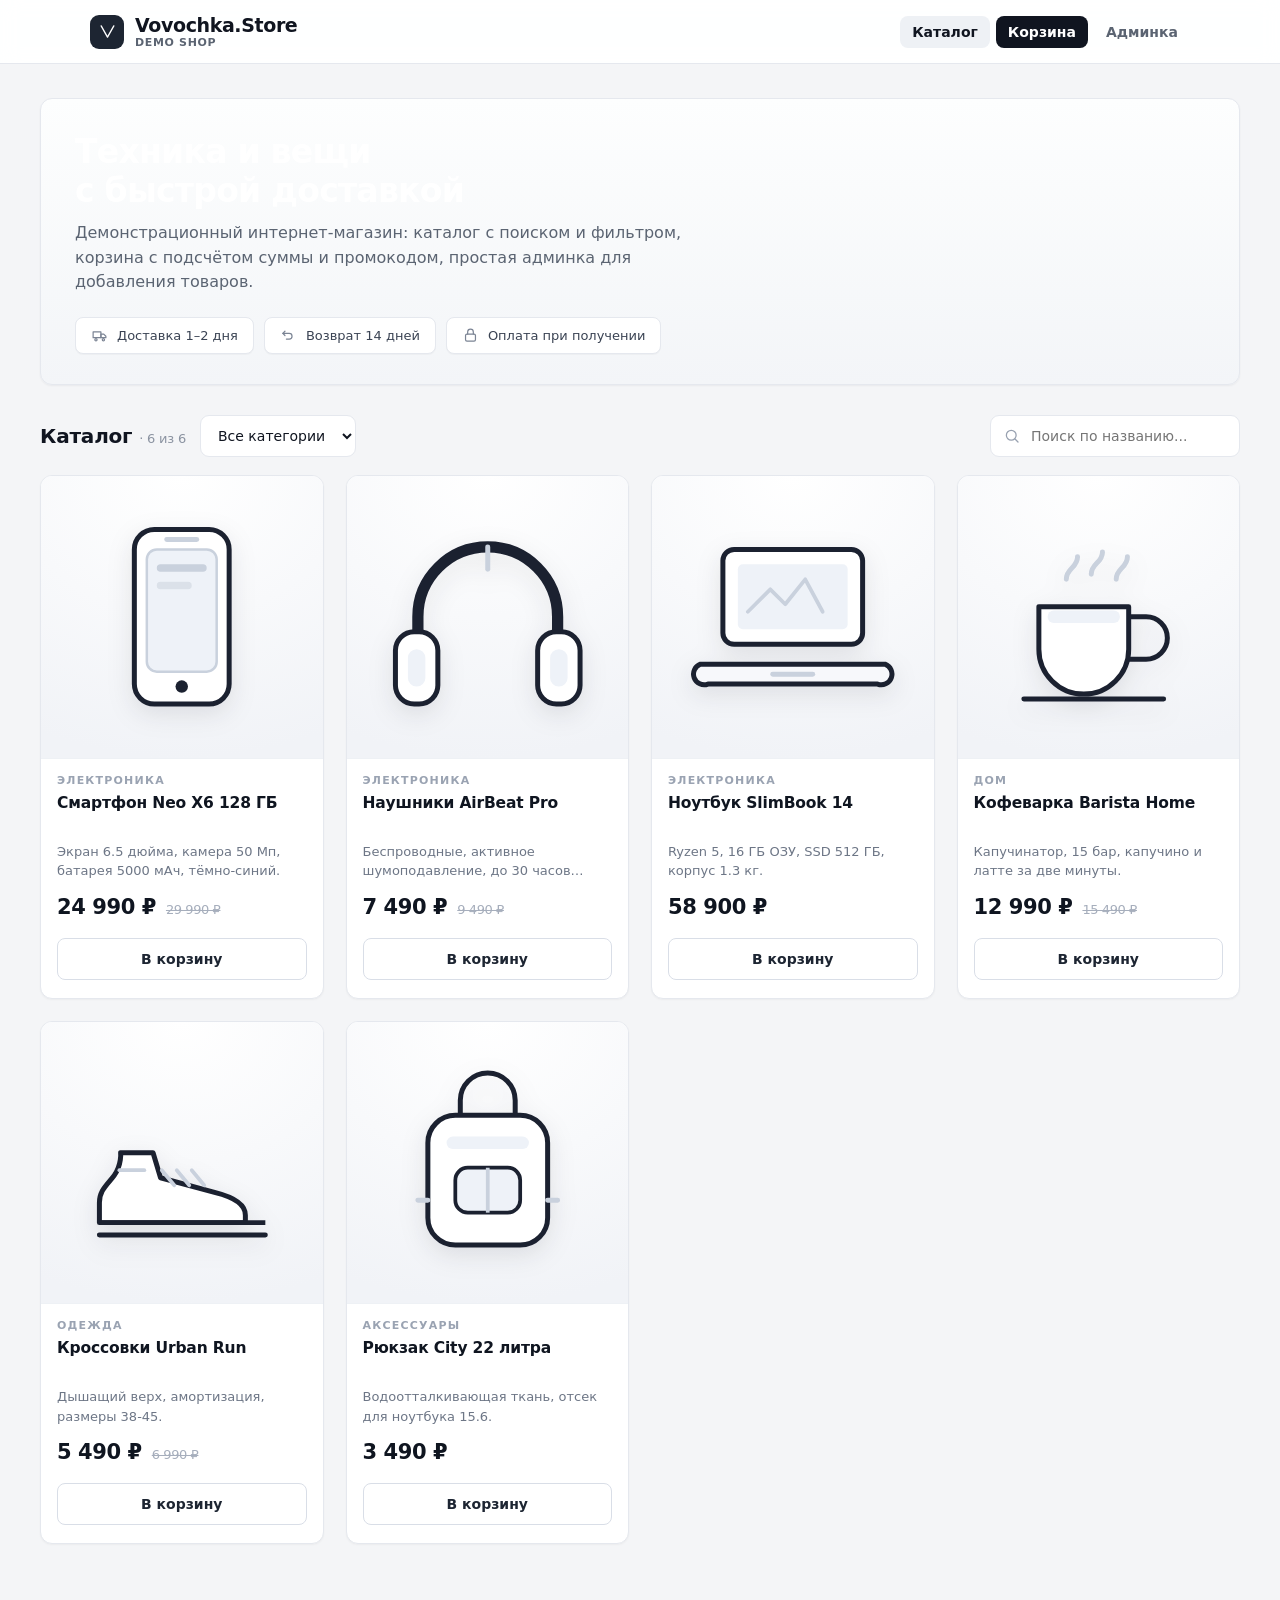
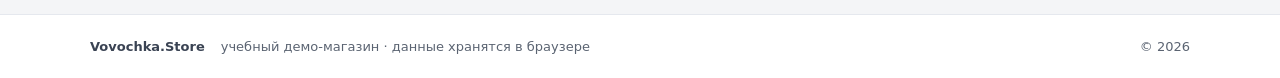
==== index.html @ fa515a08 "Кэш-бастинг стилей: style.css?v=3" ====
<!DOCTYPE html>
<html lang="ru">
<head>
<meta charset="utf-8">
<meta name="viewport" content="width=device-width,initial-scale=1">
<title>Vovochka.Store — демо интернет-магазин</title>
<meta name="description" content="Демо интернет-магазин: каталог, корзина, админка.">
<link rel="icon" href="favicon.svg" type="image/svg+xml">
<link rel="stylesheet" href="style.css?v=3">
</head>
<body>
<header class="top">
  <div class="top-in">
    <a class="logo" href="index.html">
      <span class="logo-mark"><svg viewBox="0 0 24 24" width="18" height="18" fill="none" stroke="currentColor" stroke-width="1.7" stroke-linecap="round" stroke-linejoin="round" aria-hidden="true"><path d="M4 5l8 14 8-14"/></svg></span>
      <span>Vovochka.Store<small>demo shop</small></span>
    </a>
    <nav class="nav">
      <a href="index.html" data-nav="index">Каталог</a>
      <a href="cart.html" class="cart-link" data-nav="cart">Корзина <span class="badge" data-cart-badge>0</span></a>
      <a href="admin.html" data-nav="admin">Админка</a>
    </nav>
  </div>
</header>

<main class="wrap">
  <section class="hero">
    <h1>Техника и вещи<br>с быстрой доставкой</h1>
    <p>Демонстрационный интернет-магазин: каталог с поиском и фильтром, корзина с подсчётом суммы и промокодом, простая админка для добавления товаров.</p>
    <div class="chips">
      <span class="chip"><svg viewBox="0 0 24 24" width="18" height="18" fill="none" stroke="currentColor" stroke-width="1.7" stroke-linecap="round" stroke-linejoin="round" aria-hidden="true"><path d="M3 7h11v8H3z"/><path d="M14 10h4l3 3v2h-7z"/><circle cx="7" cy="18" r="1.6"/><circle cx="17.5" cy="18" r="1.6"/></svg>Доставка 1–2 дня</span>
      <span class="chip"><svg viewBox="0 0 24 24" width="18" height="18" fill="none" stroke="currentColor" stroke-width="1.7" stroke-linecap="round" stroke-linejoin="round" aria-hidden="true"><path d="M4 9h9a4 4 0 0 1 0 8H9"/><path d="M7 6L4 9l3 3"/></svg>Возврат 14 дней</span>
      <span class="chip"><svg viewBox="0 0 24 24" width="18" height="18" fill="none" stroke="currentColor" stroke-width="1.7" stroke-linecap="round" stroke-linejoin="round" aria-hidden="true"><rect x="5" y="10" width="14" height="10" rx="2"/><path d="M8 10V7a4 4 0 0 1 8 0v3"/></svg>Оплата при получении</span>
    </div>
  </section>
  <div class="toolbar">
    <h2>Каталог <span id="cnt" class="cnt"></span></h2>
    <select id="cat" class="sel"></select>
    <label class="search"><span class="search-ico"><svg viewBox="0 0 24 24" width="18" height="18" fill="none" stroke="currentColor" stroke-width="1.7" stroke-linecap="round" stroke-linejoin="round" aria-hidden="true"><circle cx="11" cy="11" r="6.5"/><path d="M16 16l4 4"/></svg></span><input id="q" type="search" placeholder="Поиск по названию..."></label>
  </div>
  <div id="grid" class="grid"></div>
  <div id="empty" class="panel empty" hidden>
    <div class="big"><svg viewBox="0 0 24 24" width="28" height="28" fill="none" stroke="currentColor" stroke-width="1.7" stroke-linecap="round" stroke-linejoin="round" aria-hidden="true"><circle cx="11" cy="11" r="6.5"/><path d="M16 16l4 4"/></svg></div>
    <h3>Ничего не нашлось</h3>
    <p>Попробуйте другой запрос или сбросьте фильтр.</p>
    <button class="btn btn-ghost" id="reset">Сбросить фильтр</button>
  </div>
</main>

<footer class="foot">
  <div class="foot-in">
    <strong>Vovochka.Store</strong>
    <span>учебный демо-магазин &middot; данные хранятся в браузере</span>
    <span style="margin-left:auto">&copy; <span id="year"></span></span>
  </div>
</footer>
<div class="toast" id="toast"></div>

<script src="art.js"></script>
<script>

var DB = {
  KP: 'shop_products_v1',
  KC: 'shop_cart_v1',
  KD: 'shop_promo_v1',
  DEFAULT: [
    {id:'p1',name:'Смартфон Neo X6 128 ГБ',desc:'Экран 6.5 дюйма, камера 50 Мп, батарея 5000 мАч, тёмно-синий.',price:24990,old:29990,cat:'Электроника',icon:'📱'},
    {id:'p2',name:'Наушники AirBeat Pro',desc:'Беспроводные, активное шумоподавление, до 30 часов работы.',price:7490,old:9490,cat:'Электроника',icon:'🎧'},
    {id:'p3',name:'Ноутбук SlimBook 14',desc:'Ryzen 5, 16 ГБ ОЗУ, SSD 512 ГБ, корпус 1.3 кг.',price:58900,old:0,cat:'Электроника',icon:'💻'},
    {id:'p4',name:'Кофеварка Barista Home',desc:'Капучинатор, 15 бар, капучино и латте за две минуты.',price:12990,old:15490,cat:'Дом',icon:'☕'},
    {id:'p5',name:'Кроссовки Urban Run',desc:'Дышащий верх, амортизация, размеры 38-45.',price:5490,old:6990,cat:'Одежда',icon:'👟'},
    {id:'p6',name:'Рюкзак City 22 литра',desc:'Водоотталкивающая ткань, отсек для ноутбука 15.6.',price:3490,old:0,cat:'Аксессуары',icon:'🎒'}
  ]
};
function lsRead(k, fb){
  try {
    var raw = localStorage.getItem(k);
    if (!raw) return fb;
    var v = JSON.parse(raw);
    return (v === null || v === undefined) ? fb : v;
  } catch (e) { return fb; }
}
function lsWrite(k, v){ try { localStorage.setItem(k, JSON.stringify(v)); } catch (e) {} }
function getProducts(){
  var p = lsRead(DB.KP, null);
  if (!p || !p.length || typeof p.slice !== 'function') { p = DB.DEFAULT.slice(); lsWrite(DB.KP, p); }
  return p;
}
function setProducts(list){ lsWrite(DB.KP, list); }
function getCart(){ var c = lsRead(DB.KC, {}); return (c && typeof c === 'object') ? c : {}; }
function setCart(c){ lsWrite(DB.KC, c); }
function cartCount(){ var c = getCart(), n = 0; for (var k in c) { n += (c[k] || 0); } return n; }
function money(n){ return new Intl.NumberFormat('ru-RU').format(Math.round(n)) + ' ₽'; }
function esc(s){
  return String(s === null || s === undefined ? '' : s).replace(/[&<>"']/g, function(m){
    return ({'&':'&amp;','<':'&lt;','>':'&gt;','"':'&quot;',"'":'&#39;'})[m];
  });
}
function byId(id){ var list = getProducts(); for (var i = 0; i < list.length; i++) { if (list[i].id === id) return list[i]; } return null; }
var _tt = null;
function toast(t){
  var el = document.getElementById('toast');
  if (!el) return;
  el.textContent = t;
  el.classList.add('show');
  clearTimeout(_tt);
  _tt = setTimeout(function(){ el.classList.remove('show'); }, 2100);
}
function paintBadge(){
  var n = cartCount();
  var els = document.querySelectorAll('[data-cart-badge]');
  for (var i = 0; i < els.length; i++) {
    els[i].textContent = n > 99 ? '99+' : String(n);
    els[i].style.display = n > 0 ? 'grid' : 'none';
  }
}
function footerYear(){ var y = document.getElementById('year'); if (y) y.textContent = new Date().getFullYear(); }
function markNav(page){
  var links = document.querySelectorAll('[data-nav]');
  for (var i = 0; i < links.length; i++) {
    if (links[i].getAttribute('data-nav') === page) links[i].className += ' active';
  }
}

function addToCart(id){
  var c = getCart();
  c[id] = (c[id] || 0) + 1;
  setCart(c);
  paintBadge();
  var p = byId(id);
  toast('В корзине: ' + (p ? p.name : 'товар'));
}
function cardHtml(p){
  var oldPart = (p.old && p.old > p.price) ? '<span class="old">' + money(p.old) + '</span>' : '';
  return '<article class="card">' +
    '<div class="card-img">' + artSvg(p) + '</div>' +
    '<div class="card-body">' +
      '<div class="card-tag">' + esc(p.cat || 'Товар') + '</div>' +
      '<h3>' + esc(p.name) + '</h3>' +
      '<p class="desc">' + esc(p.desc || '') + '</p>' +
      '<div class="price-row"><div class="price">' + oldPart + money(p.price) + '</div></div>' +
      '<button class="btn btn-primary" data-add="' + esc(p.id) + '">В корзину</button>' +
    '</div>' +
  '</article>';
}
function render(){
  var all = getProducts();
  var q = (document.getElementById('q').value || '').trim().toLowerCase();
  var cat = document.getElementById('cat').value;
  var list = [];
  for (var i = 0; i < all.length; i++) {
    var p = all[i];
    var hay = (p.name + ' ' + (p.desc || '') + ' ' + (p.cat || '')).toLowerCase();
    if (q && hay.indexOf(q) < 0) continue;
    if (cat && p.cat !== cat) continue;
    list.push(p);
  }
  document.getElementById('grid').innerHTML = list.map(cardHtml).join('');
  document.getElementById('empty').hidden = list.length > 0;
  document.getElementById('cnt').textContent = '· ' + list.length + ' из ' + all.length;
  var btns = document.querySelectorAll('[data-add]');
  for (var j = 0; j < btns.length; j++) {
    btns[j].addEventListener('click', function(){ addToCart(this.getAttribute('data-add')); });
  }
}
function initCats(){
  var all = getProducts(), cats = [];
  for (var i = 0; i < all.length; i++) {
    if (all[i].cat && cats.indexOf(all[i].cat) < 0) cats.push(all[i].cat);
  }
  document.getElementById('cat').innerHTML = '<option value="">Все категории</option>' +
    cats.map(function(c){ return '<option value="' + esc(c) + '">' + esc(c) + '</option>'; }).join('');
}
document.addEventListener('DOMContentLoaded', function(){
  markNav('index'); footerYear(); initCats(); render(); paintBadge();
  document.getElementById('q').addEventListener('input', render);
  document.getElementById('cat').addEventListener('change', render);
  document.getElementById('reset').addEventListener('click', function(){
    document.getElementById('q').value = '';
    document.getElementById('cat').value = '';
    render();
  });
});

</script>
</body>
</html>
---- style.css ----
:root{
  --ink:#0f172a;
  --ink-soft:#475569;
  --line:#e2e8f0;
  --bg:#f7f8fb;
  --card:#ffffff;
  --accent:#2f5df5;
  --accent-dark:#1d3fbf;
  --green:#12a05a;
  --red:#e11d48;
  --radius:18px;
  --shadow:0 18px 40px -24px rgba(15,23,42,.45);
  --shadow-hover:0 26px 52px -22px rgba(15,23,42,.5);
}
*{box-sizing:border-box}
html,body{margin:0;padding:0}
body{
  font-family:"Inter","Segoe UI",system-ui,-apple-system,"Helvetica Neue",Arial,sans-serif;
  background:var(--bg);
  color:var(--ink);
  -webkit-font-smoothing:antialiased;
  min-height:100vh;
  display:flex;flex-direction:column;
}
a{color:inherit;text-decoration:none}
img{max-width:100%}

/* ===== Header ===== */
.top{
  position:sticky;top:0;z-index:50;
  background:rgba(255,255,255,.86);
  backdrop-filter:blur(14px);
  border-bottom:1px solid var(--line);
}
.top-in{
  max-width:1140px;margin:0 auto;padding:14px 20px;
  display:flex;align-items:center;gap:22px;
}
.logo{display:flex;align-items:center;gap:11px;font-weight:800;font-size:19px;letter-spacing:-.02em}
.logo-mark{
  width:36px;height:36px;border-radius:11px;
  background:linear-gradient(140deg,var(--accent),#7c3aed);
  color:#fff;display:grid;place-items:center;font-size:17px;
  box-shadow:0 10px 20px -10px rgba(47,93,245,.9);
}
.logo small{display:block;font-size:11px;font-weight:600;color:var(--ink-soft);letter-spacing:.06em;text-transform:uppercase}
.nav{display:flex;gap:6px;margin-left:auto;align-items:center;flex-wrap:wrap}
.nav a{
  font-size:14px;font-weight:600;color:var(--ink-soft);
  padding:9px 14px;border-radius:11px;transition:.18s;
}
.nav a:hover{color:var(--ink);background:#eef2ff}
.nav a.active{color:var(--accent);background:#eef2ff}
.nav .cart-link{
  background:var(--ink);color:#fff;display:flex;align-items:center;gap:8px;
}
.nav .cart-link:hover{background:#1e293b;color:#fff}
.badge{
  background:var(--accent);color:#fff;font-size:11px;font-weight:800;
  min-width:19px;height:19px;border-radius:99px;display:grid;place-items:center;padding:0 5px;
}

/* ===== Hero ===== */
.wrap{max-width:1140px;margin:0 auto;padding:34px 20px 70px;width:100%;flex:1}
.hero{
  background:radial-gradient(120% 140% at 0% 0%,#1c2a6b 0%,#0f172a 55%,#0b1220 100%);
  color:#fff;border-radius:26px;padding:44px 40px;position:relative;overflow:hidden;
  box-shadow:var(--shadow);
}
.hero:after{
  content:"";position:absolute;right:-70px;top:-70px;width:280px;height:280px;border-radius:50%;
  background:radial-gradient(circle,rgba(124,58,237,.55),transparent 65%);
}
.hero:before{
  content:"";position:absolute;left:-60px;bottom:-90px;width:240px;height:240px;border-radius:50%;
  background:radial-gradient(circle,rgba(47,93,245,.45),transparent 65%);
}
.hero h1{font-size:clamp(26px,4.2vw,42px);line-height:1.1;margin:0 0 14px;letter-spacing:-.03em;position:relative}
.hero p{margin:0;color:#c9d3ea;font-size:16px;max-width:540px;line-height:1.55;position:relative}
.hero .chips{display:flex;gap:10px;flex-wrap:wrap;margin-top:24px;position:relative}
.chip{
  background:rgba(255,255,255,.1);border:1px solid rgba(255,255,255,.16);
  padding:8px 14px;border-radius:99px;font-size:13px;font-weight:600;
}

/* ===== Toolbar ===== */
.toolbar{display:flex;gap:12px;align-items:center;margin:30px 0 18px;flex-wrap:wrap}
.toolbar h2{font-size:20px;margin:0;letter-spacing:-.02em}
.search{
  margin-left:auto;display:flex;align-items:center;gap:9px;
  background:#fff;border:1px solid var(--line);border-radius:13px;padding:11px 14px;
  box-shadow:0 1px 2px rgba(15,23,42,.04);min-width:250px;
}
.search input{border:0;outline:0;font-size:14px;font-family:inherit;width:100%;background:transparent}

/* ===== Grid of products ===== */
.grid{display:grid;grid-template-columns:repeat(auto-fill,minmax(258px,1fr));gap:22px}
.card{
  background:var(--card);border:1px solid var(--line);border-radius:var(--radius);
  overflow:hidden;display:flex;flex-direction:column;transition:.22s;
  box-shadow:0 1px 2px rgba(15,23,42,.04);
}
.card:hover{transform:translateY(-4px);box-shadow:var(--shadow-hover);border-color:#d5ddea}
.card-img{
  aspect-ratio:4/3;display:grid;place-items:center;font-size:62px;
  background:linear-gradient(150deg,#eef2ff,#e0e7ff 55%,#f5f3ff);
  border-bottom:1px solid var(--line);
}
.card-body{padding:16px 17px 18px;display:flex;flex-direction:column;gap:9px;flex:1}
.card-tag{
  font-size:11px;font-weight:800;letter-spacing:.08em;text-transform:uppercase;color:var(--accent);
}
.card h3{margin:0;font-size:16.5px;line-height:1.32;letter-spacing:-.01em}
.card .desc{margin:0;font-size:13.5px;color:var(--ink-soft);line-height:1.5;flex:1}
.price-row{display:flex;align-items:center;justify-content:space-between;gap:12px;margin-top:4px}
.price{font-size:20px;font-weight:800;letter-spacing:-.02em}
.price s{font-size:13px;font-weight:600;color:#94a3b8;margin-right:7px}
.old{font-size:13px;font-weight:600;color:#94a3b8;text-decoration:line-through;margin-right:6px}

/* ===== Buttons ===== */
.btn{
  border:0;border-radius:12px;font-family:inherit;font-size:14px;font-weight:700;
  padding:12px 18px;cursor:pointer;transition:.16s;display:inline-flex;align-items:center;gap:8px;justify-content:center;
}
.btn-primary{background:var(--accent);color:#fff;box-shadow:0 12px 22px -14px rgba(47,93,245,.95)}
.btn-primary:hover{background:var(--accent-dark);transform:translateY(-1px)}
.btn-ink{background:var(--ink);color:#fff}
.btn-ink:hover{background:#1e293b}
.btn-ghost{background:#fff;border:1px solid var(--line);color:var(--ink)}
.btn-ghost:hover{border-color:#c7d2e4;background:#f8fafc}
.btn-green{background:var(--green);color:#fff}
.btn-green:hover{background:#0d8b4d}
.btn-red{background:#fff;color:var(--red);border:1px solid #fecdd3}
.btn-red:hover{background:#fff1f3}
.btn:disabled{opacity:.55;cursor:not-allowed;transform:none}
.btn-sm{padding:9px 13px;font-size:13px;border-radius:10px}

/* ===== Cart ===== */
.cart-layout{display:grid;grid-template-columns:1.55fr .9fr;gap:26px;align-items:start}
.panel{background:#fff;border:1px solid var(--line);border-radius:var(--radius);box-shadow:0 1px 2px rgba(15,23,42,.04)}
.panel-head{padding:18px 20px;border-bottom:1px solid var(--line);font-weight:700;font-size:15px;display:flex;align-items:center;gap:9px}
.cart-item{display:grid;grid-template-columns:74px 1fr auto;gap:16px;align-items:center;padding:16px 20px;border-bottom:1px solid var(--line)}
.cart-item:last-child{border-bottom:0}
.cart-thumb{
  width:74px;height:74px;border-radius:14px;display:grid;place-items:center;font-size:30px;
  background:linear-gradient(150deg,#eef2ff,#e0e7ff);
  border:1px solid var(--line);
}
.cart-name{font-weight:700;font-size:15px;margin:0 0 5px}
.cart-meta{font-size:13px;color:var(--ink-soft);margin:0}
.qty{display:flex;align-items:center;gap:0;border:1px solid var(--line);border-radius:11px;overflow:hidden;background:#fff}
.qty button{
  width:34px;height:34px;border:0;background:#fff;cursor:pointer;font-size:16px;font-weight:700;color:var(--ink-soft);
}
.qty button:hover{background:#eef2ff;color:var(--accent)}
.qty span{min-width:34px;text-align:center;font-size:14px;font-weight:700}
.cart-right{display:flex;flex-direction:column;align-items:flex-end;gap:9px}
.item-sum{font-weight:800;font-size:16px}
.link-remove{background:none;border:0;color:#94a3b8;font-size:12.5px;font-weight:600;cursor:pointer;padding:0;font-family:inherit}
.link-remove:hover{color:var(--red)}

.summary{padding:20px;display:flex;flex-direction:column;gap:13px;position:sticky;top:92px}
.sum-row{display:flex;justify-content:space-between;font-size:14px;color:var(--ink-soft)}
.sum-row.total{font-size:19px;font-weight:800;color:var(--ink);padding-top:13px;border-top:1px solid var(--line)}
.free{color:var(--green);font-weight:700}
.promo{display:flex;gap:8px}
.promo input{
  flex:1;border:1px solid var(--line);border-radius:11px;padding:11px 13px;font-size:13.5px;
  font-family:inherit;outline:0;
}
.promo input:focus{border-color:var(--accent)}
.note{font-size:12.5px;color:#94a3b8;line-height:1.5}

/* ===== Empty ===== */
.empty{padding:70px 24px;text-align:center;color:var(--ink-soft)}
.empty .big{font-size:52px;margin-bottom:14px}
.empty h3{margin:0 0 8px;color:var(--ink);font-size:19px}
.empty p{margin:0 0 22px;font-size:14px}

/* ===== Admin ===== */
.admin-layout{display:grid;grid-template-columns:.95fr 1.25fr;gap:26px;align-items:start}
.form{padding:20px;display:flex;flex-direction:column;gap:14px}
.field{display:flex;flex-direction:column;gap:7px}
.field label{font-size:13px;font-weight:700;color:var(--ink-soft)}
.field input,.field textarea,.field select{
  border:1px solid var(--line);border-radius:11px;padding:11px 13px;font-size:14px;font-family:inherit;outline:0;background:#fff;
}
.field input:focus,.field textarea:focus,.field select:focus{border-color:var(--accent);box-shadow:0 0 0 3px rgba(47,93,245,.12)}
.field textarea{resize:vertical;min-height:74px}
.row2{display:grid;grid-template-columns:1fr 1fr;gap:12px}
.hint{font-size:12.5px;color:#94a3b8;line-height:1.5}
.admin-row{
  display:grid;grid-template-columns:52px 1fr auto;gap:14px;align-items:center;
  padding:14px 18px;border-bottom:1px solid var(--line);
}
.admin-row:last-child{border-bottom:0}
.admin-ico{
  width:52px;height:52px;border-radius:12px;display:grid;place-items:center;font-size:24px;
  background:linear-gradient(150deg,#eef2ff,#e0e7ff);border:1px solid var(--line);
}
.admin-name{font-weight:700;font-size:14.5px;margin:0 0 3px}
.admin-sub{font-size:12.5px;color:var(--ink-soft);margin:0}
.toast{
  position:fixed;left:50%;bottom:28px;transform:translate(-50%,20px);
  background:var(--ink);color:#fff;padding:13px 22px;border-radius:13px;font-size:14px;font-weight:600;
  opacity:0;pointer-events:none;transition:.25s;z-index:99;box-shadow:0 20px 40px -18px rgba(15,23,42,.8);
}
.toast.show{opacity:1;transform:translate(-50%,0)}

/* ===== Footer ===== */
.foot{border-top:1px solid var(--line);background:#fff}
.foot-in{
  max-width:1140px;margin:0 auto;padding:24px 20px;display:flex;gap:16px;align-items:center;
  flex-wrap:wrap;font-size:13px;color:var(--ink-soft);
}
.foot-in strong{color:var(--ink)}

@media(max-width:880px){
  .cart-layout,.admin-layout{grid-template-columns:1fr}
  .summary{position:static}
  .hero{padding:34px 24px}
  .nav a{padding:8px 11px;font-size:13px}
  .logo small{display:none}
}
@media(max-width:520px){
  .top-in{padding:12px 14px;gap:12px}
  .wrap{padding:22px 14px 50px}
  .grid{grid-template-columns:1fr 1fr;gap:14px}
  .card-img{font-size:44px}
  .card-body{padding:12px 13px 14px}
  .card h3{font-size:14px}
  .card .desc{display:none}
  .search{margin-left:0;width:100%}
  .cart-item{grid-template-columns:56px 1fr;gap:12px}
  .cart-right{grid-column:1/-1;flex-direction:row;justify-content:space-between;align-items:center}
  .row2{grid-template-columns:1fr}
}

/* ===== Дополнительные элементы ===== */
.cnt{color:#94a3b8;font-weight:600;font-size:15px}
.sel{
  border:1px solid var(--line);border-radius:13px;padding:11px 13px;
  font-family:inherit;font-size:14px;background:#fff;outline:0;color:var(--ink);cursor:pointer;
}
.sel:focus{border-color:var(--accent);box-shadow:0 0 0 3px rgba(47,93,245,.12)}
.sum-title{font-weight:800;font-size:16px;letter-spacing:-.01em}
.note.ok{color:var(--green);font-weight:700}
.hero-sm{padding:30px 32px;margin-bottom:26px}
.hero-sm h1{font-size:clamp(22px,3vw,30px)}
.hero-sm p{font-size:14.5px;max-width:620px}
.cart-info{min-width:0}
@media(max-width:520px){
  .hero-sm{padding:24px 18px}
}

/* ==== RESTYLE V2 START ==== */
/* Строгий премиальный вид: ровная сетка, тонкие тени и бордеры, спокойные акценты */
:root{
  --ink:#101520;
  --ink-soft:#5b6472;
  --line:#e5e8ee;
  --bg:#f4f5f7;
  --card:#ffffff;
  --accent:#1d2532;
  --accent-dark:#0e1420;
  --green:#1a7a4c;
  --red:#b3261e;
  --radius:10px;
  --shadow:0 1px 2px rgba(16,21,32,.06);
  --shadow-hover:0 14px 30px -24px rgba(16,21,32,.6);
}
html,body{background:var(--bg);}
body{color:var(--ink);-webkit-font-smoothing:antialiased;text-rendering:optimizeLegibility;}
.wrap{max-width:1240px;}
a{color:inherit;}

/* --- шапка --- */
.top{background:rgba(255,255,255,.92);-webkit-backdrop-filter:saturate(180%) blur(10px);backdrop-filter:saturate(180%) blur(10px);border-bottom:1px solid var(--line);box-shadow:none;}
.top-in{gap:22px;}
.logo-mark{width:34px;height:34px;border-radius:9px;background:var(--accent);color:#fff;display:inline-flex;align-items:center;justify-content:center;box-shadow:none;font-size:0;letter-spacing:0;}
.logo-mark svg{stroke:#fff;width:19px;height:19px;}
.nav a{border-radius:8px;padding:8px 12px;transition:background .16s ease,color .16s ease;}
.nav a:hover{background:#f1f3f6;}
.nav a.active{background:#eef1f5;color:var(--ink);font-weight:600;}
.badge{background:#eef1f5;color:#3a4353;border:1px solid var(--line);box-shadow:none;font-weight:600;}

/* --- верхний баннер --- */
.hero{border-radius:12px;border:1px solid var(--line);background:linear-gradient(180deg,#fdfefe 0%,#f3f5f8 100%);box-shadow:0 1px 2px rgba(16,21,32,.05);padding:34px 34px 30px;}
.hero:before,.hero:after{display:none;}
.hero h1{font-size:clamp(23px,3vw,33px);letter-spacing:-.022em;margin:0 0 10px;line-height:1.18;}
.hero p{color:var(--ink-soft);max-width:64ch;margin:0;}
.hero .chips{gap:10px;margin-top:22px;flex-wrap:wrap;}
.chip{display:inline-flex;align-items:center;gap:9px;padding:9px 15px;border-radius:8px;background:#fff;border:1px solid var(--line);color:#3a4353;font-size:13px;font-weight:500;line-height:1.2;box-shadow:0 1px 1px rgba(16,21,32,.03);}
.chip svg{width:17px;height:17px;flex:0 0 17px;color:#7b8494;}

/* --- панель фильтров --- */
.toolbar{gap:14px;}
.toolbar h2{font-size:20px;letter-spacing:-.01em;}
.search{border-radius:9px;border:1px solid var(--line);background:#fff;box-shadow:none;display:flex;align-items:center;gap:8px;padding:0 12px;height:42px;}
.search input{height:40px;border:0;background:transparent;box-shadow:none;outline:none;}
.search-ico{display:inline-flex;color:#98a1b0;}
.sel{border-radius:9px;border:1px solid var(--line);background:#fff;box-shadow:none;height:42px;}
.cnt{color:#8b93a1;font-weight:500;font-size:13px;}

/* --- сетка товаров: ровные 4 колонки без дыр --- */
.grid{display:grid;grid-template-columns:repeat(4,minmax(0,1fr));gap:22px;align-items:stretch;}
.grid > *{min-width:0;}
@media (max-width:1180px){.grid{grid-template-columns:repeat(3,minmax(0,1fr));gap:18px;}}
@media (max-width:880px){.grid{grid-template-columns:repeat(2,minmax(0,1fr));gap:16px;}}
@media (max-width:520px){.grid{grid-template-columns:minmax(0,1fr);gap:14px;}}

/* --- карточка товара --- */
.card{display:flex;flex-direction:column;background:var(--card);border:1px solid var(--line);border-radius:12px;box-shadow:0 1px 2px rgba(16,21,32,.04);overflow:hidden;transition:border-color .18s ease,box-shadow .18s ease,transform .18s ease;}
.card:hover{transform:translateY(-2px);border-color:#d8dde6;box-shadow:var(--shadow-hover);}
.card-img{position:relative;aspect-ratio:4 / 3;height:auto;display:flex;align-items:center;justify-content:center;padding:16px;background:radial-gradient(120% 100% at 50% 0%,#ffffff 0%,#f1f3f7 100%);border-bottom:1px solid #eef1f5;border-radius:0;font-size:0;line-height:0;}
.card-img .art{width:100%;height:100%;display:flex;align-items:center;justify-content:center;}
.card-img svg{width:auto;height:100%;max-width:100%;filter:drop-shadow(0 8px 12px rgba(16,21,32,.10));}
.card-body{padding:16px 16px 18px;display:flex;flex-direction:column;gap:7px;flex:1;}
.card-tag{position:static;align-self:flex-start;display:block;font-size:11px;letter-spacing:.11em;text-transform:uppercase;font-weight:600;color:#9aa3b2;background:transparent;border:0;padding:0;border-radius:0;line-height:1;}
.card h3{font-size:15.5px;line-height:1.35;font-weight:650;color:#0f1520;letter-spacing:-.01em;margin:0;min-height:42px;display:-webkit-box;-webkit-line-clamp:2;-webkit-box-orient:vertical;overflow:hidden;}
.card .desc{font-size:13px;line-height:1.5;color:#6d7686;min-height:39px;margin:0;display:-webkit-box;-webkit-line-clamp:2;-webkit-box-orient:vertical;overflow:hidden;}
.price-row{margin-top:auto;padding-top:8px;display:flex;align-items:baseline;justify-content:space-between;gap:10px;}
.price{display:flex;align-items:baseline;gap:10px;font-size:21px;line-height:1.1;font-weight:700;letter-spacing:-.02em;color:#0f1520;}
.price s,.price .old{order:2;font-size:13px;font-weight:400;color:#a6aebc;text-decoration:line-through;text-decoration-thickness:1px;}
.card .btn{margin-top:12px;width:100%;}

/* --- кнопки: спокойные и инвертированные --- */
.btn{border-radius:8px;border:1px solid transparent;box-shadow:none;font-weight:600;font-size:14px;transition:background .16s ease,color .16s ease,border-color .16s ease;}
.btn-primary{background:var(--accent);color:#fff;box-shadow:none;}
.btn-primary:hover{background:var(--accent-dark);}
.card .btn-primary{background:#fff;color:#1d2532;border:1px solid #d9dee7;box-shadow:none;}
.card .btn-primary:hover{background:#1d2532;border-color:#1d2532;color:#fff;}
.btn-ink{background:#1d2532;color:#fff;box-shadow:none;}
.btn-ink:hover{background:#0e1420;}
.btn-ghost{background:#fff;border:1px solid var(--line);color:#3a4353;}
.btn-ghost:hover{background:#f6f7f9;border-color:#d8dde6;}
.btn-green{background:#1a7a4c;box-shadow:none;}
.btn-red{background:#b3261e;box-shadow:none;}
.btn-sm{padding:8px 12px;font-size:13px;}

/* --- корзина и панели --- */
.panel{border:1px solid var(--line);border-radius:12px;box-shadow:0 1px 2px rgba(16,21,32,.04);background:#fff;}
.panel-head{display:flex;align-items:center;gap:10px;font-size:14px;font-weight:600;letter-spacing:0;color:#3a4353;border-bottom:1px solid #eef1f5;padding:14px 16px;}
.ph-ico{display:inline-flex;color:#7b8494;}
.cart-thumb{width:64px;height:64px;border-radius:9px;border:1px solid #eef1f5;background:#f6f7fa;display:flex;align-items:center;justify-content:center;overflow:hidden;padding:6px;font-size:0;line-height:0;}
.cart-thumb .art{width:100%;height:100%;display:flex;align-items:center;justify-content:center;}
.cart-thumb svg{width:100%;height:100%;}
.cart-item{border-bottom:1px solid #f0f2f6;padding:14px 16px;align-items:center;gap:14px;}
.cart-name{font-weight:600;color:#0f1520;}
.cart-meta{color:#8b93a1;font-size:12.5px;}
.qty{border:1px solid var(--line);border-radius:8px;overflow:hidden;background:#fff;}
.qty button{background:#fff;border:0;color:#3a4353;}
.qty button:hover{background:#f4f5f8;}
.item-sum{font-weight:700;color:#0f1520;}
.link-remove{color:#98a1b0;font-size:12.5px;}
.link-remove:hover{color:#b3261e;}
.sum-row{padding:7px 0;}
.sum-row.total{border-top:1px solid var(--line);font-size:18px;font-weight:700;color:#0f1520;}
.note{background:#f7f8fa;border:1px solid var(--line);border-radius:9px;}
.promo input{border-radius:8px;border:1px solid var(--line);}
.empty .big{width:68px;height:68px;border-radius:14px;background:#f4f5f8;border:1px solid var(--line);display:flex;align-items:center;justify-content:center;color:#9aa3b2;margin:0 auto 14px;font-size:0;line-height:0;}
.empty h3{letter-spacing:-.01em;}

/* --- админка --- */
.admin-ico{width:52px;height:52px;border-radius:10px;border:1px solid #eef1f5;background:#f6f7fa;display:flex;align-items:center;justify-content:center;overflow:hidden;padding:5px;font-size:0;line-height:0;}
.admin-ico .art{width:100%;height:100%;display:flex;align-items:center;justify-content:center;}
.admin-ico svg{width:100%;height:100%;}
.admin-row{border-bottom:1px solid #f0f2f6;}
.admin-name{font-weight:600;color:#0f1520;}
.admin-sub{color:#8b93a1;font-size:12.5px;}
.field label{font-size:12.5px;font-weight:600;color:#5b6472;}
.field input,.field textarea,.field select{border-radius:8px;border:1px solid var(--line);background:#fff;box-shadow:none;}
.field input:focus,.field textarea:focus,.field select:focus{border-color:#c3cad6;box-shadow:0 0 0 3px rgba(29,37,50,.06);}
.toast{border-radius:10px;box-shadow:0 16px 34px -22px rgba(16,21,32,.65);}

/* --- подвал и внутренние баннеры --- */
.foot{border-top:1px solid var(--line);background:#fff;color:#8b93a1;}
.foot-in strong{color:#3a4353;}
.hero-sm{border-radius:12px;border:1px solid var(--line);background:linear-gradient(180deg,#fdfefe,#f4f6f9);box-shadow:none;padding:26px 26px 22px;}
.hero-sm h1{letter-spacing:-.02em;}
.cart-info{color:var(--ink-soft);font-size:13.5px;}
/* ==== RESTYLE V2 END ==== */
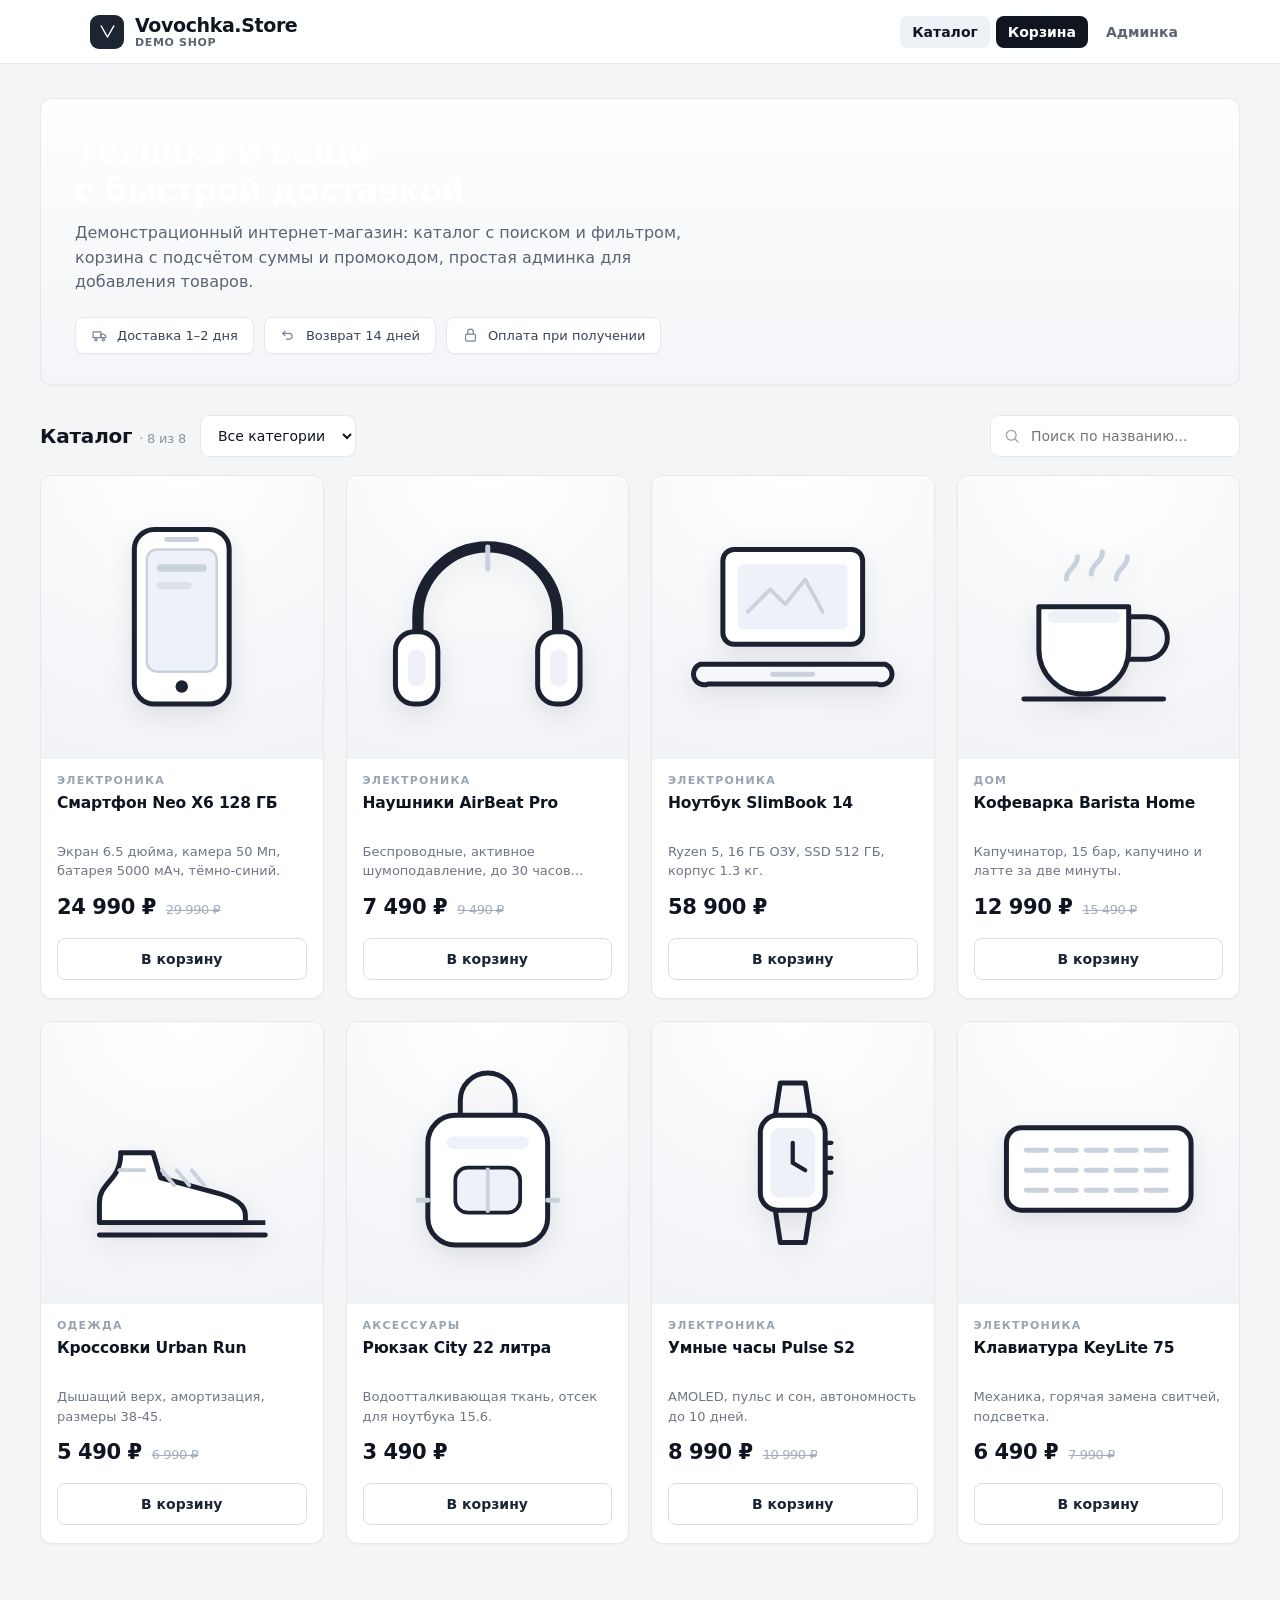
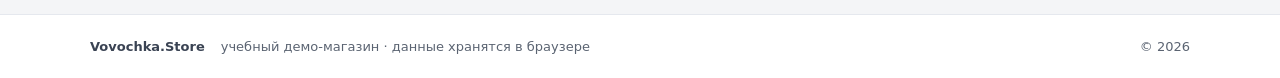
==== commit d2022367: "Каталог 8 товаров (2 полных ряда), иллюстрации часов и клавиатуры, версии ассетов v4" ====
--- a/index.html
+++ b/index.html
@@ -6,7 +6,7 @@
 <title>Vovochka.Store — демо интернет-магазин</title>
 <meta name="description" content="Демо интернет-магазин: каталог, корзина, админка.">
 <link rel="icon" href="favicon.svg" type="image/svg+xml">
-<link rel="stylesheet" href="style.css?v=3">
+<link rel="stylesheet" href="style.css?v=4">
 </head>
 <body>
 <header class="top">
@@ -56,7 +56,7 @@
 </footer>
 <div class="toast" id="toast"></div>
 
-<script src="art.js"></script>
+<script src="art.js?v=4"></script>
 <script>
 
 var DB = {
@@ -69,7 +69,9 @@
     {id:'p3',name:'Ноутбук SlimBook 14',desc:'Ryzen 5, 16 ГБ ОЗУ, SSD 512 ГБ, корпус 1.3 кг.',price:58900,old:0,cat:'Электроника',icon:'💻'},
     {id:'p4',name:'Кофеварка Barista Home',desc:'Капучинатор, 15 бар, капучино и латте за две минуты.',price:12990,old:15490,cat:'Дом',icon:'☕'},
     {id:'p5',name:'Кроссовки Urban Run',desc:'Дышащий верх, амортизация, размеры 38-45.',price:5490,old:6990,cat:'Одежда',icon:'👟'},
-    {id:'p6',name:'Рюкзак City 22 литра',desc:'Водоотталкивающая ткань, отсек для ноутбука 15.6.',price:3490,old:0,cat:'Аксессуары',icon:'🎒'}
+    {id:'p6',name:'Рюкзак City 22 литра',desc:'Водоотталкивающая ткань, отсек для ноутбука 15.6.',price:3490,old:0,cat:'Аксессуары',icon:'🎒'},
+    {id:'p7',name:'Умные часы Pulse S2',desc:'AMOLED, пульс и сон, автономность до 10 дней.',price:8990,old:10990,cat:'Электроника',icon:'⌚'},
+    {id:'p8',name:'Клавиатура KeyLite 75',desc:'Механика, горячая замена свитчей, подсветка.',price:6490,old:7990,cat:'Электроника',icon:'⌨'}
   ]
 };
 function lsRead(k, fb){
@@ -83,7 +85,8 @@
 function lsWrite(k, v){ try { localStorage.setItem(k, JSON.stringify(v)); } catch (e) {} }
 function getProducts(){
   var p = lsRead(DB.KP, null);
-  if (!p || !p.length || typeof p.slice !== 'function') { p = DB.DEFAULT.slice(); lsWrite(DB.KP, p); }
+  var stale = (!p || !p.length || typeof p.slice !== 'function' || p.length !== DB.DEFAULT.length);
+  if (stale) { p = DB.DEFAULT.slice(); lsWrite(DB.KP, p); }
   return p;
 }
 function setProducts(list){ lsWrite(DB.KP, list); }
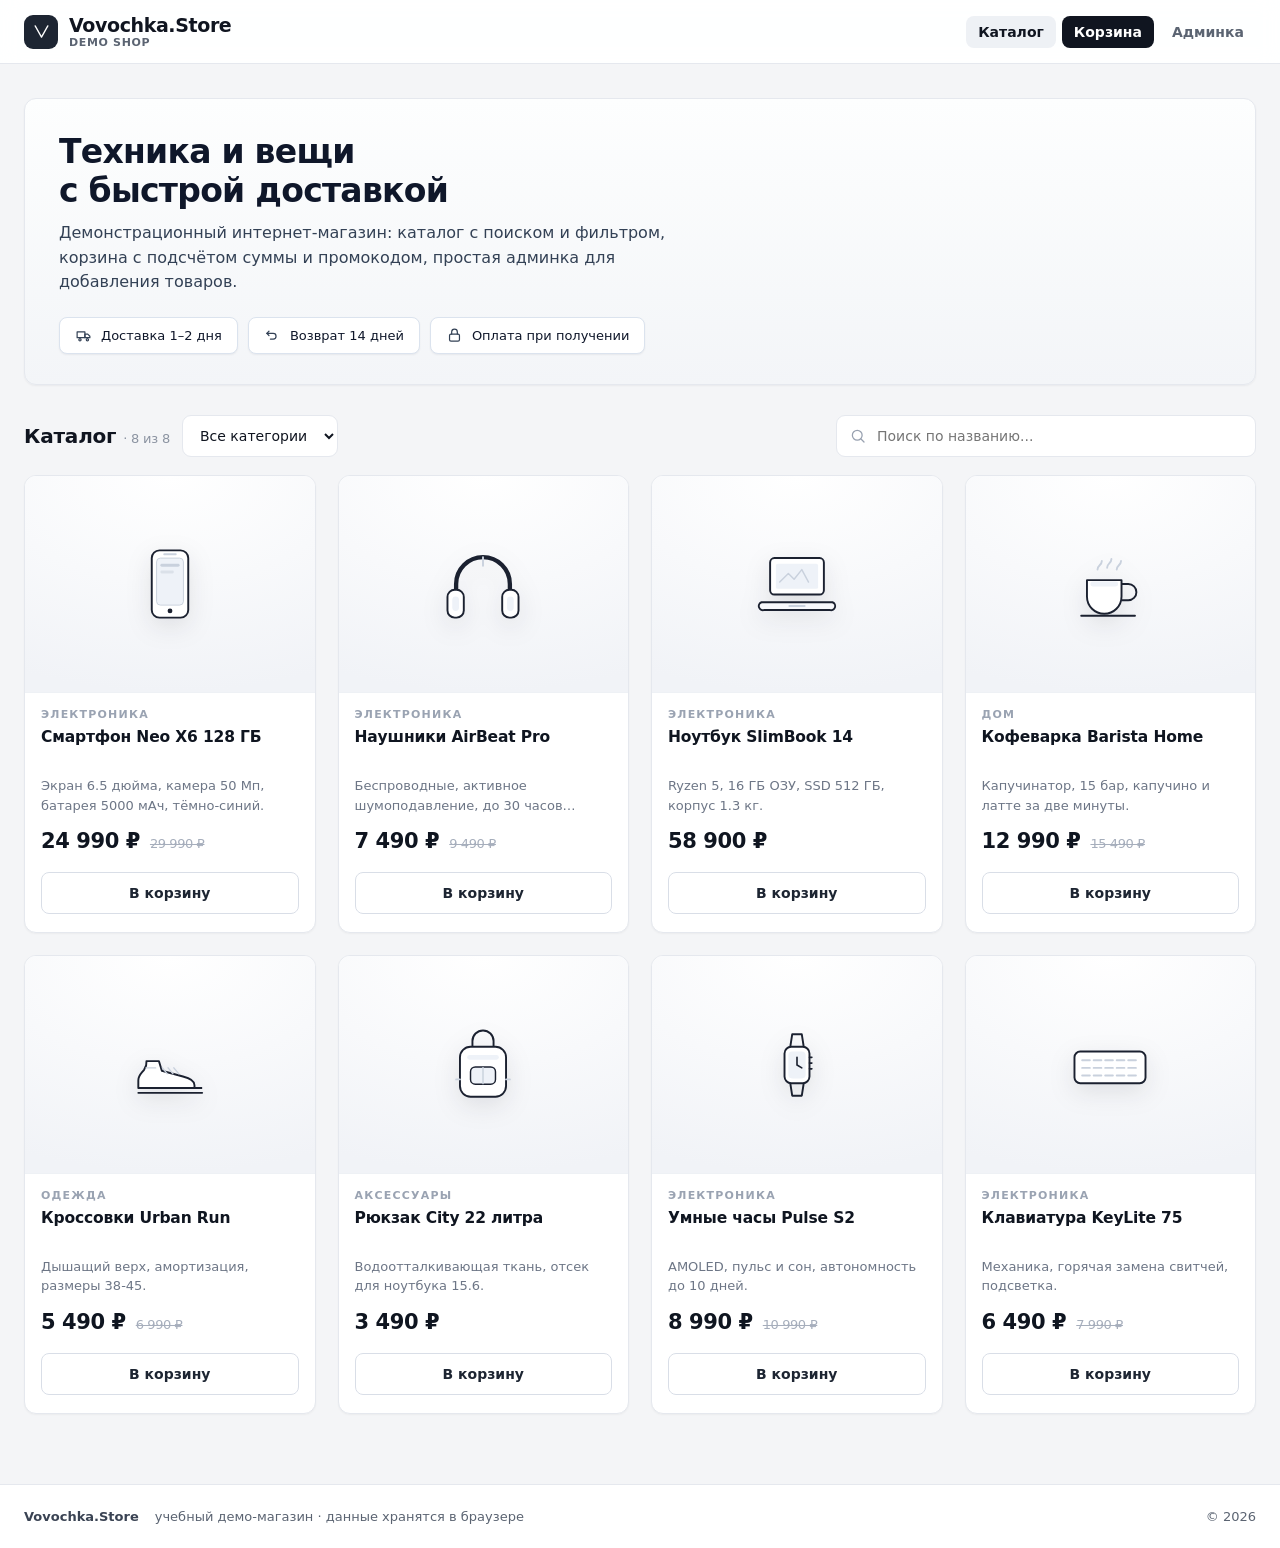
==== commit 556127ec: "Fix hero contrast, container 1280 and SVG size (v5)" ====
--- a/index.html
+++ b/index.html
@@ -6,7 +6,7 @@
 <title>Vovochka.Store — демо интернет-магазин</title>
 <meta name="description" content="Демо интернет-магазин: каталог, корзина, админка.">
 <link rel="icon" href="favicon.svg" type="image/svg+xml">
-<link rel="stylesheet" href="style.css?v=4">
+<link rel="stylesheet" href="style.css?v=5">
 </head>
 <body>
 <header class="top">
--- a/style.css
+++ b/style.css
@@ -380,3 +380,83 @@
 .hero-sm h1{letter-spacing:-.02em;}
 .cart-info{color:var(--ink-soft);font-size:13.5px;}
 /* ==== RESTYLE V2 END ==== */
+
+/* ===================================================================
+   FIX V3 (2026-11-17) — три критических бага вёрстки
+   1) контраст заголовка Hero, 2) горизонтальное переполнение,
+   3) масштаб SVG-иллюстраций в карточках
+   =================================================================== */
+
+/* ---------- 2. Центрированный контейнер, без горизонтального скролла ---------- */
+html,body{max-width:100%!important;overflow-x:hidden!important}
+.top-in,.wrap,.foot-in{
+  max-width:1280px!important;width:100%!important;
+  margin-left:auto!important;margin-right:auto!important;
+  padding-left:24px!important;padding-right:24px!important;
+  box-sizing:border-box!important;
+}
+.wrap{padding-top:34px!important;padding-bottom:70px!important;flex:1}
+.hero,.toolbar,.grid,.panel,.empty,.cart-layout{max-width:100%!important;box-sizing:border-box!important}
+
+/* сетка строго 4 колонки внутри контейнера */
+.grid{
+  display:grid!important;
+  grid-template-columns:repeat(4,minmax(0,1fr))!important;
+  gap:22px!important;width:100%!important;
+}
+.card{min-width:0!important;max-width:100%!important}
+
+/* поиск и селект не вылезают за контейнер */
+.toolbar{display:flex!important;flex-wrap:wrap!important;align-items:center!important;gap:12px!important}
+.toolbar h2{flex:0 0 auto}
+.search{
+  margin-left:auto!important;
+  flex:1 1 260px!important;min-width:0!important;max-width:420px!important;
+}
+.search input{min-width:0!important;width:100%!important}
+.sel{max-width:100%!important}
+
+@media (max-width:1180px){.grid{grid-template-columns:repeat(3,minmax(0,1fr))!important}}
+@media (max-width:880px){.grid{grid-template-columns:repeat(2,minmax(0,1fr))!important}}
+@media (max-width:560px){
+  .grid{grid-template-columns:minmax(0,1fr)!important}
+  .top-in,.wrap,.foot-in{padding-left:16px!important;padding-right:16px!important}
+  .search{flex:1 1 100%!important;max-width:100%!important}
+}
+
+/* ---------- 1. Контраст заголовка в Hero ---------- */
+.hero{color:#0f172a!important}
+.hero h1,.hero h1 *{
+  color:#0F172A!important;
+  text-shadow:none!important;
+}
+.hero p,.hero p *{color:#334155!important;text-shadow:none!important}
+.hero .chip{
+  background:#ffffff!important;
+  border:1px solid #dbe3ee!important;
+  color:#0f172a!important;
+  box-shadow:0 1px 2px rgba(15,23,42,.06);
+}
+.hero .chip svg{stroke:#334155!important}
+
+/* ---------- 3. Масштаб SVG-иллюстраций в карточках (−30…35%) ---------- */
+.card-img{
+  display:grid!important;
+  place-items:center!important;
+  padding:26px!important;
+  overflow:hidden!important;
+}
+.card-img .art{
+  width:100%!important;height:100%!important;
+  max-width:96px!important;max-height:96px!important;
+  display:flex!important;align-items:center!important;justify-content:center!important;
+  margin:0 auto!important;
+}
+.card-img .art svg,
+.card-img > svg{
+  width:100%!important;height:100%!important;
+  max-width:96px!important;max-height:96px!important;
+  display:block!important;
+}
+.cart-thumb .art{max-width:44px!important;max-height:44px!important}
+.cart-thumb .art svg{max-width:44px!important;max-height:44px!important}
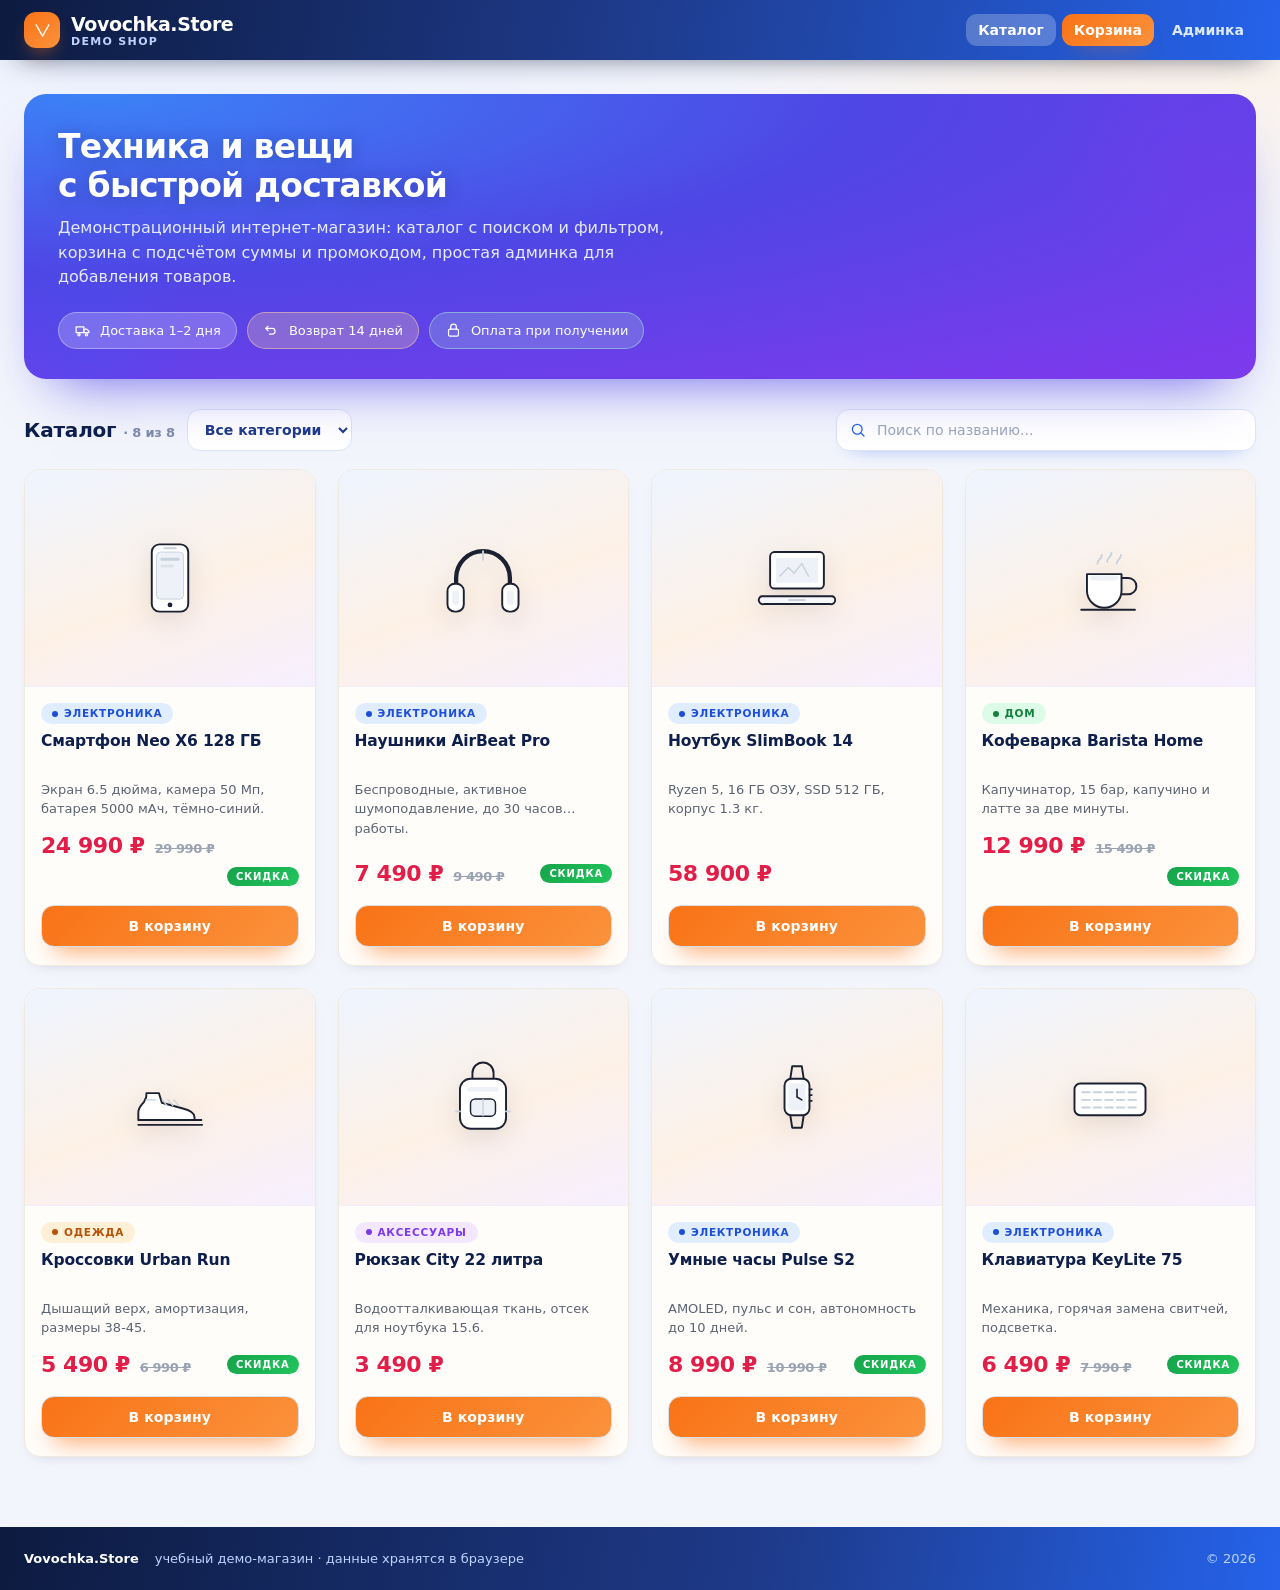
==== commit 5652d0df: "FIX V4: bright store look — colorful header, orange cart buttons, warm cards with colored shadow, ca" ====
--- a/index.html
+++ b/index.html
@@ -6,7 +6,7 @@
 <title>Vovochka.Store — демо интернет-магазин</title>
 <meta name="description" content="Демо интернет-магазин: каталог, корзина, админка.">
 <link rel="icon" href="favicon.svg" type="image/svg+xml">
-<link rel="stylesheet" href="style.css?v=5">
+<link rel="stylesheet" href="style.css?v=6">
 </head>
 <body>
 <header class="top">
@@ -138,7 +138,7 @@
   return '<article class="card">' +
     '<div class="card-img">' + artSvg(p) + '</div>' +
     '<div class="card-body">' +
-      '<div class="card-tag">' + esc(p.cat || 'Товар') + '</div>' +
+      '<div class="card-tag" data-cat="' + esc(p.cat || '') + '">' + esc(p.cat || 'Товар') + '</div>' +
       '<h3>' + esc(p.name) + '</h3>' +
       '<p class="desc">' + esc(p.desc || '') + '</p>' +
       '<div class="price-row"><div class="price">' + oldPart + money(p.price) + '</div></div>' +
--- a/style.css
+++ b/style.css
@@ -460,3 +460,219 @@
 }
 .cart-thumb .art{max-width:44px!important;max-height:44px!important}
 .cart-thumb .art svg{max-width:44px!important;max-height:44px!important}
+
+/* ===================================================================
+   FIX V4 (2026-11-17) — яркий современный магазин в духе Ozon / WB / DNS
+   1) яркая шапка-градиент  2) цветные плашки категорий
+   3) тёплые карточки с цветной тенью  4) оранжевые кнопки «В корзину»
+   5) яркие цены и метка «СКИДКА»  6) живые акценты в корзине и админке
+   =================================================================== */
+:root{
+  --v4-blue:#2563eb;
+  --v4-blue-dark:#1d4ed8;
+  --v4-navy:#0f1f4b;
+  --v4-orange:#f97316;
+  --v4-orange-2:#fb923c;
+  --v4-red:#e11d48;
+  --v4-green:#16a34a;
+  --v4-card:#fffdfa;
+  --v4-bg:#f3f5fc;
+  --v4-line:#ece7f1;
+}
+html,body{background:#f3f5fc!important;background-image:radial-gradient(900px 420px at 12% -10%,#e8efff 0%,rgba(232,239,255,0) 70%),radial-gradient(700px 380px at 92% 0%,#fff2e3 0%,rgba(255,242,227,0) 70%)!important;background-repeat:no-repeat!important;background-attachment:fixed!important}
+
+/* ---------- 5. Яркая шапка магазина ---------- */
+.top{
+  background:linear-gradient(100deg,#0d1b40 0%,#1e3a8a 48%,#2563eb 100%)!important;
+  border-bottom:0!important;
+  box-shadow:0 12px 30px -20px rgba(13,27,64,.95)!important;
+  -webkit-backdrop-filter:none!important;backdrop-filter:none!important;
+}
+.top-in{padding-top:12px!important;padding-bottom:12px!important}
+.logo,.logo span,.logo strong{color:#ffffff!important}
+.logo small{color:#bfd3ff!important;letter-spacing:.12em!important}
+.logo-mark{
+  width:36px!important;height:36px!important;border-radius:12px!important;
+  background:linear-gradient(140deg,#f97316,#fb923c)!important;
+  box-shadow:0 10px 20px -10px rgba(249,115,22,.95)!important;
+}
+.logo-mark svg{stroke:#fff!important}
+.nav a{color:#dbeafe!important;border-radius:11px!important;font-weight:600!important}
+.nav a:hover{background:rgba(255,255,255,.16)!important;color:#fff!important}
+.nav a.active{background:rgba(255,255,255,.24)!important;color:#fff!important;font-weight:700!important}
+.nav .cart-link{
+  background:linear-gradient(135deg,#f97316,#fb923c)!important;color:#fff!important;
+  box-shadow:0 12px 22px -14px rgba(249,115,22,1)!important;
+}
+.nav .cart-link:hover{background:linear-gradient(135deg,#ea580c,#f97316)!important;color:#fff!important}
+.badge{background:#ffffff!important;color:#1d4ed8!important;border:0!important;font-weight:800!important;box-shadow:none!important}
+
+/* ---------- верхний баннер ---------- */
+.hero{
+  background:radial-gradient(130% 130% at 6% 0%,#3b82f6 0%,#4f46e5 48%,#7c3aed 100%)!important;
+  border:0!important;border-radius:22px!important;
+  box-shadow:0 28px 54px -30px rgba(79,70,229,.9)!important;
+  color:#fff!important;
+}
+.hero:before,.hero:after{display:block!important;opacity:.5!important}
+.hero h1,.hero h1 *{color:#ffffff!important;text-shadow:0 2px 18px rgba(10,20,60,.28)!important}
+.hero p,.hero p *{color:#e6ebff!important;text-shadow:none!important}
+.hero .chip{
+  background:rgba(255,255,255,.18)!important;
+  border:1px solid rgba(255,255,255,.34)!important;
+  color:#ffffff!important;
+  border-radius:99px!important;
+  box-shadow:none!important;
+  -webkit-backdrop-filter:blur(6px);backdrop-filter:blur(6px);
+}
+.hero .chip svg{stroke:#ffffff!important}
+.hero .chip:nth-child(1){background:rgba(255,255,255,.22)!important}
+.hero .chip:nth-child(2){background:rgba(255,214,165,.26)!important;border-color:rgba(255,214,165,.5)!important}
+.hero .chip:nth-child(3){background:rgba(178,255,214,.2)!important;border-color:rgba(178,255,214,.45)!important}
+
+/* ---------- поиск и фильтр ---------- */
+.search{
+  background:#fff!important;border:1px solid #dbe4f7!important;border-radius:13px!important;
+  box-shadow:0 8px 20px -16px rgba(37,99,235,.9)!important;
+}
+.search:focus-within{border-color:#2563eb!important;box-shadow:0 0 0 3px rgba(37,99,235,.16)!important}
+.search-ico{color:#2563eb!important}
+.search input::placeholder{color:#9aa6bd}
+.sel{
+  border:1px solid #dbe4f7!important;border-radius:13px!important;
+  font-weight:700!important;color:#1e3a8a!important;background:#fff!important;
+}
+.sel:focus{border-color:#2563eb!important;box-shadow:0 0 0 3px rgba(37,99,235,.16)!important}
+.sel option{font-weight:600}
+.sel option[value="Электроника"]{color:#1d4ed8}
+.sel option[value="Дом"]{color:#15803d}
+.sel option[value="Одежда"]{color:#b45309}
+.sel option[value="Аксессуары"]{color:#7c3aed}
+.toolbar h2{color:#0f1f4b!important}
+.cnt{color:#7c8aa8!important;font-weight:700!important}
+
+/* ---------- 2. Тёплые карточки с цветной тенью ---------- */
+.card{
+  background:var(--v4-card)!important;
+  border:1px solid #f0eade!important;
+  border-radius:16px!important;
+  box-shadow:0 6px 16px -12px rgba(15,31,75,.35)!important;
+  transition:transform .2s ease,box-shadow .2s ease,border-color .2s ease!important;
+}
+.card:hover{
+  transform:translateY(-6px)!important;
+  border-color:#bfd7ff!important;
+  box-shadow:0 24px 46px -20px rgba(37,99,235,.48),0 10px 24px -16px rgba(249,115,22,.4)!important;
+}
+.card-img{
+  background:linear-gradient(160deg,#eef4ff 0%,#fdf1e6 55%,#f6efff 100%)!important;
+  border-bottom:1px solid #f3ecf9!important;
+}
+.card h3{color:#0f1f4b!important}
+.card .desc{color:#5b6472!important}
+
+/* ---------- 3. Цветные плашки категорий ---------- */
+.card-tag{
+  display:inline-flex!important;align-items:center!important;gap:6px!important;
+  align-self:flex-start!important;width:auto!important;
+  padding:5px 11px!important;border-radius:99px!important;
+  font-size:10.5px!important;font-weight:800!important;letter-spacing:.07em!important;
+  background:#eef1f8!important;color:#475569!important;
+}
+.card-tag:before{
+  content:""!important;display:block!important;
+  width:6px!important;height:6px!important;border-radius:50%!important;
+  background:currentColor!important;
+}
+.card-tag[data-cat="Электроника"]{background:#e0edff!important;color:#1d4ed8!important}
+.card-tag[data-cat="Дом"]{background:#dcfce7!important;color:#15803d!important}
+.card-tag[data-cat="Одежда"]{background:#fef0d6!important;color:#b45309!important}
+.card-tag[data-cat="Аксессуары"]{background:#f3e8ff!important;color:#7c3aed!important}
+
+/* ---------- 4. Яркие цены, старая цена и метка скидки ---------- */
+.price-row{
+  display:flex!important;align-items:center!important;gap:9px!important;
+  justify-content:flex-start!important;flex-wrap:wrap!important;
+}
+.price{
+  color:#e11d48!important;
+  font-size:22px!important;font-weight:900!important;letter-spacing:-.02em!important;
+}
+.price .old,.price s,.old{
+  color:#9aa3b2!important;font-size:13px!important;font-weight:600!important;
+  text-decoration:line-through!important;
+}
+.price-row:has(.old):after{
+  content:"СКИДКА"!important;
+  background:linear-gradient(135deg,#16a34a,#22c55e)!important;
+  color:#fff!important;font-size:10px!important;font-weight:800!important;
+  letter-spacing:.08em!important;padding:4px 9px!important;border-radius:99px!important;
+  margin-left:auto!important;box-shadow:0 8px 16px -10px rgba(22,163,74,.9)!important;
+}
+
+/* ---------- 1. Яркая кнопка «В корзину» ---------- */
+.btn-primary{
+  background:linear-gradient(135deg,#f97316 0%,#fb923c 100%)!important;
+  color:#fff!important;border-radius:13px!important;
+  font-weight:800!important;letter-spacing:.01em!important;
+  box-shadow:0 14px 24px -14px rgba(249,115,22,1)!important;
+  width:100%!important;
+}
+.btn-primary:hover{
+  background:linear-gradient(135deg,#ea580c 0%,#f97316 100%)!important;
+  transform:translateY(-2px)!important;
+  box-shadow:0 18px 28px -14px rgba(234,88,12,1)!important;
+}
+.btn-primary:active{transform:translateY(0)!important}
+.btn-ink{background:linear-gradient(135deg,#1d4ed8,#2563eb)!important;box-shadow:0 12px 22px -14px rgba(29,78,216,1)!important}
+.btn-ink:hover{background:linear-gradient(135deg,#1e40af,#1d4ed8)!important}
+.btn-green{background:linear-gradient(135deg,#16a34a,#22c55e)!important;box-shadow:0 12px 22px -14px rgba(22,163,74,.95)!important}
+.btn-green:hover{background:linear-gradient(135deg,#15803d,#16a34a)!important}
+.btn-ghost{background:#fff!important;border:1px solid #dbe4f7!important;color:#1d4ed8!important;font-weight:700!important}
+.btn-ghost:hover{background:#eff5ff!important;border-color:#bfd7ff!important}
+
+/* ---------- корзина и админка ---------- */
+.panel{
+  background:var(--v4-card)!important;border:1px solid #f0eade!important;
+  border-radius:16px!important;box-shadow:0 10px 26px -22px rgba(15,31,75,.5)!important;
+}
+.panel-head{background:#f7f9ff!important;border-bottom:1px solid #eaeefb!important;color:#0f1f4b!important}
+.cart-item{border-bottom:1px solid #f2ece1!important}
+.cart-thumb{background:linear-gradient(150deg,#eef4ff,#fdf1e6)!important;border:1px solid #f0eade!important;border-radius:14px!important}
+.item-sum,.sum-row.total{color:#e11d48!important}
+.sum-row.total{border-top:1px solid #eaeefb!important;font-weight:900!important}
+.sum-title{color:#0f1f4b!important}
+.free,.note.ok{color:#16a34a!important}
+.qty{border:1px solid #dbe4f7!important;border-radius:12px!important}
+.qty button:hover{background:#eff5ff!important;color:#2563eb!important}
+.qty span{color:#0f1f4b!important}
+.link-remove:hover{color:#e11d48!important}
+.promo input{border:1px solid #dbe4f7!important;border-radius:12px!important}
+.promo input:focus{border-color:#2563eb!important;box-shadow:0 0 0 3px rgba(37,99,235,.14)!important}
+.field input,.field textarea,.field select{border:1px solid #dfe6f5!important;border-radius:11px!important;background:#fff!important}
+.field input:focus,.field textarea:focus,.field select:focus{border-color:#2563eb!important;box-shadow:0 0 0 3px rgba(37,99,235,.14)!important}
+.field label{color:#44506b!important}
+.admin-ico{background:linear-gradient(150deg,#eef4ff,#fdf1e6)!important;border:1px solid #f0eade!important}
+.admin-row{border-bottom:1px solid #f2ece1!important}
+.hero-sm{
+  background:radial-gradient(130% 140% at 5% 0%,#3b82f6 0%,#4f46e5 55%,#7c3aed 100%)!important;
+  border:0!important;border-radius:18px!important;color:#fff!important;
+  box-shadow:0 22px 46px -30px rgba(79,70,229,.9)!important;
+}
+.hero-sm h1,.hero-sm h1 *{color:#fff!important}
+.hero-sm p,.hero-sm p *{color:#e6ebff!important}
+.cart-info{color:#e6ebff!important}
+.toast{background:linear-gradient(135deg,#1d4ed8,#2563eb)!important;border-radius:13px!important}
+
+/* ---------- подвал ---------- */
+.foot{
+  background:linear-gradient(100deg,#0d1b40 0%,#1e3a8a 60%,#2563eb 100%)!important;
+  border-top:0!important;
+}
+.foot-in{color:#bfd3ff!important}
+.foot-in strong{color:#ffffff!important}
+
+@media (max-width:560px){
+  .price{font-size:20px!important}
+  .hero .chip{font-size:12px!important;padding:8px 12px!important}
+}
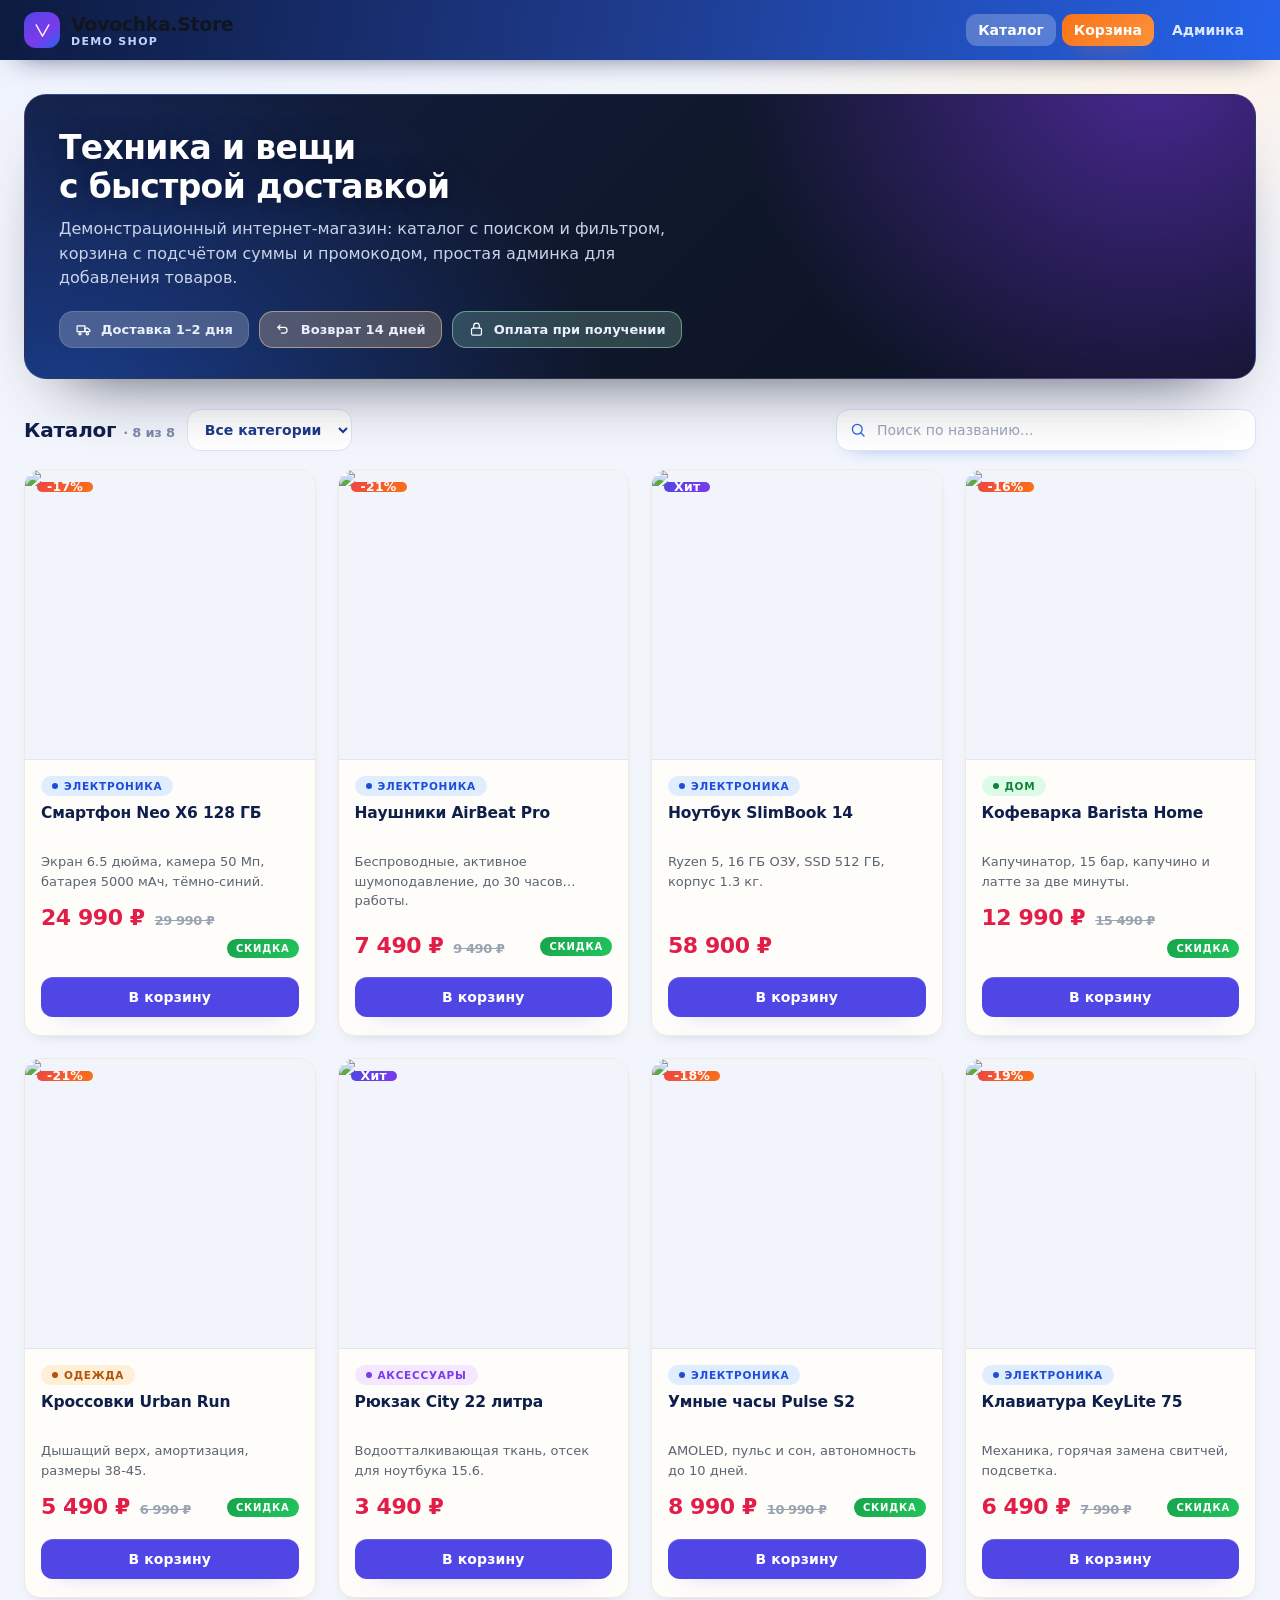
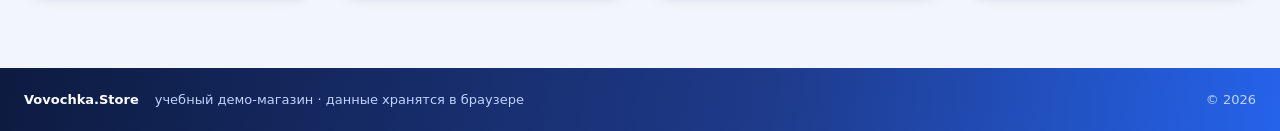
==== commit 8a81636c: "Add files via upload" ====
--- a/index.html
+++ b/index.html
@@ -6,7 +6,7 @@
 <title>Vovochka.Store — демо интернет-магазин</title>
 <meta name="description" content="Демо интернет-магазин: каталог, корзина, админка.">
 <link rel="icon" href="favicon.svg" type="image/svg+xml">
-<link rel="stylesheet" href="style.css?v=6">
+<link rel="stylesheet" href="style.css?v=7">
 </head>
 <body>
 <header class="top">
@@ -64,14 +64,14 @@
   KC: 'shop_cart_v1',
   KD: 'shop_promo_v1',
   DEFAULT: [
-    {id:'p1',name:'Смартфон Neo X6 128 ГБ',desc:'Экран 6.5 дюйма, камера 50 Мп, батарея 5000 мАч, тёмно-синий.',price:24990,old:29990,cat:'Электроника',icon:'📱'},
-    {id:'p2',name:'Наушники AirBeat Pro',desc:'Беспроводные, активное шумоподавление, до 30 часов работы.',price:7490,old:9490,cat:'Электроника',icon:'🎧'},
-    {id:'p3',name:'Ноутбук SlimBook 14',desc:'Ryzen 5, 16 ГБ ОЗУ, SSD 512 ГБ, корпус 1.3 кг.',price:58900,old:0,cat:'Электроника',icon:'💻'},
-    {id:'p4',name:'Кофеварка Barista Home',desc:'Капучинатор, 15 бар, капучино и латте за две минуты.',price:12990,old:15490,cat:'Дом',icon:'☕'},
-    {id:'p5',name:'Кроссовки Urban Run',desc:'Дышащий верх, амортизация, размеры 38-45.',price:5490,old:6990,cat:'Одежда',icon:'👟'},
-    {id:'p6',name:'Рюкзак City 22 литра',desc:'Водоотталкивающая ткань, отсек для ноутбука 15.6.',price:3490,old:0,cat:'Аксессуары',icon:'🎒'},
-    {id:'p7',name:'Умные часы Pulse S2',desc:'AMOLED, пульс и сон, автономность до 10 дней.',price:8990,old:10990,cat:'Электроника',icon:'⌚'},
-    {id:'p8',name:'Клавиатура KeyLite 75',desc:'Механика, горячая замена свитчей, подсветка.',price:6490,old:7990,cat:'Электроника',icon:'⌨'}
+    {id:'p1',name:'Смартфон Neo X6 128 ГБ',desc:'Экран 6.5 дюйма, камера 50 Мп, батарея 5000 мАч, тёмно-синий.',price:24990,old:29990,photo:'https://images.unsplash.com/photo-1592899677977-9c10ca588bbd?w=900&auto=format&fit=crop&q=80',cat:'Электроника',icon:'📱'},
+    {id:'p2',name:'Наушники AirBeat Pro',desc:'Беспроводные, активное шумоподавление, до 30 часов работы.',price:7490,old:9490,photo:'https://images.unsplash.com/photo-1505740420928-5e560c06d30e?w=900&auto=format&fit=crop&q=80',cat:'Электроника',icon:'🎧'},
+    {id:'p3',name:'Ноутбук SlimBook 14',desc:'Ryzen 5, 16 ГБ ОЗУ, SSD 512 ГБ, корпус 1.3 кг.',price:58900,old:0,hit:true,photo:'https://images.unsplash.com/photo-1611186871348-b1ce696e52c9?w=900&auto=format&fit=crop&q=80',cat:'Электроника',icon:'💻'},
+    {id:'p4',name:'Кофеварка Barista Home',desc:'Капучинатор, 15 бар, капучино и латте за две минуты.',price:12990,old:15490,photo:'https://images.unsplash.com/photo-1558416165-5fb04b79b0e7?w=900&auto=format&fit=crop&q=80',cat:'Дом',icon:'☕'},
+    {id:'p5',name:'Кроссовки Urban Run',desc:'Дышащий верх, амортизация, размеры 38-45.',price:5490,old:6990,photo:'https://images.unsplash.com/photo-1560769629-975ec94e6a86?w=900&auto=format&fit=crop&q=80',cat:'Одежда',icon:'👟'},
+    {id:'p6',name:'Рюкзак City 22 литра',desc:'Водоотталкивающая ткань, отсек для ноутбука 15.6.',price:3490,old:0,hit:true,photo:'https://images.unsplash.com/photo-1765516833058-c322c800fee1?w=900&auto=format&fit=crop&q=80',cat:'Аксессуары',icon:'🎒'},
+    {id:'p7',name:'Умные часы Pulse S2',desc:'AMOLED, пульс и сон, автономность до 10 дней.',price:8990,old:10990,photo:'https://images.unsplash.com/photo-1508685096489-7aacd43bd3b1?w=900&auto=format&fit=crop&q=80',cat:'Электроника',icon:'⌚'},
+    {id:'p8',name:'Клавиатура KeyLite 75',desc:'Механика, горячая замена свитчей, подсветка.',price:6490,old:7990,photo:'https://images.unsplash.com/photo-1618384887929-16ec33fab9ef?w=900&auto=format&fit=crop&q=80',cat:'Электроника',icon:'⌨'}
   ]
 };
 function lsRead(k, fb){
@@ -85,7 +85,7 @@
 function lsWrite(k, v){ try { localStorage.setItem(k, JSON.stringify(v)); } catch (e) {} }
 function getProducts(){
   var p = lsRead(DB.KP, null);
-  var stale = (!p || !p.length || typeof p.slice !== 'function' || p.length !== DB.DEFAULT.length);
+  var stale = (!p || !p.length || typeof p.slice !== 'function' || p.length !== DB.DEFAULT.length || !p[0] || !p[0].photo);
   if (stale) { p = DB.DEFAULT.slice(); lsWrite(DB.KP, p); }
   return p;
 }
@@ -135,8 +135,14 @@
 }
 function cardHtml(p){
   var oldPart = (p.old && p.old > p.price) ? '<span class="old">' + money(p.old) + '</span>' : '';
+  var disc = (p.old && p.old > p.price) ? Math.round((1 - p.price / p.old) * 100) : 0;
+  var discPart = disc > 0 ? '<span class="disc">-' + disc + '%</span>' : (p.hit ? '<span class="disc hit">Хит</span>' : '');
+  var imgPart = p.photo ? '<img class="pimg" src="' + esc(p.photo) + '" alt="' + esc(p.name) + '" loading="lazy" decoding="async" onerror="this.onerror=null;this.style.display=\'none\';">' : '';
   return '<article class="card">' +
-    '<div class="card-img">' + artSvg(p) + '</div>' +
+    '<div class="card-img">' +
+      '<div class="ph" aria-hidden="true">' + esc(p.icon || '🛍') + '</div>' +
+      imgPart + discPart +
+    '</div>' +
     '<div class="card-body">' +
       '<div class="card-tag" data-cat="' + esc(p.cat || '') + '">' + esc(p.cat || 'Товар') + '</div>' +
       '<h3>' + esc(p.name) + '</h3>' +
--- a/style.css
+++ b/style.css
@@ -676,3 +676,157 @@
   .price{font-size:20px!important}
   .hero .chip{font-size:12px!important;padding:8px 12px!important}
 }
+
+/* ===================== FIX V5: фото товаров, тёмный hero, сочные акценты ===================== */
+:root{
+  --indigo:#4f46e5;
+  --indigo-dark:#4338ca;
+  --violet:#7c3aed;
+}
+
+/* --- 4. Хедер и контент по одной ширине 1280 --- */
+.top-in,
+.wrap{
+  max-width:1280px !important;
+  margin-left:auto !important;
+  margin-right:auto !important;
+}
+.top-in{
+  padding-left:24px !important;
+  padding-right:24px !important;
+  gap:18px !important;
+}
+
+/* --- 1. Фото товаров вместо рисованных иконок --- */
+.card-img{
+  position:relative !important;
+  aspect-ratio:1 / 1 !important;
+  height:auto !important;
+  min-height:0 !important;
+  max-height:none !important;
+  padding:0 !important;
+  margin:0 !important;
+  overflow:hidden !important;
+  display:block !important;
+  background:#f1f4fa !important;
+  border-bottom:1px solid rgba(15,23,42,.06) !important;
+}
+.card-img .ph{
+  position:absolute !important;
+  inset:0 !important;
+  z-index:1 !important;
+  display:grid !important;
+  place-items:center !important;
+  font-size:60px !important;
+  line-height:1 !important;
+  opacity:.95 !important;
+  background:linear-gradient(160deg,#eef4ff 0%,#f6f1ff 55%,#fdf3e8 100%) !important;
+}
+.card-img .pimg{
+  position:absolute !important;
+  inset:0 !important;
+  z-index:2 !important;
+  width:100% !important;
+  height:100% !important;
+  max-width:none !important;
+  max-height:none !important;
+  object-fit:cover !important;
+  object-position:center !important;
+  display:block !important;
+  background:#f1f4fa !important;
+  transition:transform .55s cubic-bezier(.2,.7,.2,1) !important;
+}
+.card:hover .card-img .pimg{
+  transform:scale(1.06) !important;
+}
+.card-img .disc{
+  position:absolute !important;
+  top:12px !important;
+  left:12px !important;
+  z-index:3 !important;
+  background:linear-gradient(135deg,#ef4444 0%,#f97316 100%) !important;
+  color:#fff !important;
+  font-weight:900 !important;
+  font-size:12.5px !important;
+  letter-spacing:.02em !important;
+  padding:5px 10px !important;
+  border-radius:10px !important;
+  box-shadow:0 10px 20px -12px rgba(239,68,68,.95) !important;
+  white-space:nowrap !important;
+}
+.card-img .disc.hit{
+  background:linear-gradient(135deg,#4f46e5 0%,#7c3aed 100%) !important;
+  box-shadow:0 10px 20px -12px rgba(79,70,229,.95) !important;
+}
+
+/* --- 2. Hero: глубокий тёмный фон с фиолетово-синим свечением --- */
+.wrap .hero,
+.hero{
+  background-color:#0b1220 !important;
+  background-image:
+    radial-gradient(620px 620px at 92% -14%, rgba(124,58,237,.55) 0%, rgba(124,58,237,0) 68%),
+    radial-gradient(760px 520px at 4% 112%, rgba(37,99,235,.45) 0%, rgba(37,99,235,0) 70%),
+    linear-gradient(135deg,#131f42 0%,#0f172a 52%,#0a1120 100%) !important;
+  color:#ffffff !important;
+  border:1px solid rgba(148,163,184,.18) !important;
+  border-radius:22px !important;
+  box-shadow:0 34px 70px -42px rgba(8,15,35,.85) !important;
+  overflow:hidden !important;
+}
+.hero::before,
+.hero::after{
+  content:none !important;
+  display:none !important;
+}
+.wrap .hero h1,
+.hero h1{
+  color:#ffffff !important;
+  text-shadow:0 2px 26px rgba(2,6,23,.5) !important;
+  letter-spacing:-.02em !important;
+}
+.wrap .hero p,
+.hero p{
+  color:#c9d4e8 !important;
+}
+.hero .chips{ margin-top:20px !important; }
+.hero .chip{
+  background:rgba(15,23,42,.55) !important;
+  border:1px solid rgba(148,163,184,.34) !important;
+  color:#eaf0fb !important;
+  border-radius:14px !important;
+  padding:9px 15px !important;
+  font-weight:600 !important;
+  backdrop-filter:blur(10px) !important;
+  -webkit-backdrop-filter:blur(10px) !important;
+  box-shadow:0 12px 26px -20px rgba(2,6,23,.9) !important;
+}
+.hero .chip svg{ color:#a5b4fc !important; }
+.hero .chips .chip:nth-child(1) svg{ color:#38bdf8 !important; }
+.hero .chips .chip:nth-child(2) svg{ color:#a78bfa !important; }
+.hero .chips .chip:nth-child(3) svg{ color:#34d399 !important; }
+
+/* --- 3. Логотип и кнопки --- */
+.logo-mark{
+  background:linear-gradient(140deg,#4f46e5 0%,#7c3aed 58%,#2563eb 100%) !important;
+  color:#fff !important;
+  box-shadow:0 10px 22px -14px rgba(79,70,229,.9) !important;
+}
+.top .logo span{ color:var(--ink) !important; }
+.btn-primary{
+  background:var(--indigo) !important;
+  background-image:none !important;
+  color:#ffffff !important;
+  border:0 !important;
+  font-weight:800 !important;
+  border-radius:12px !important;
+  box-shadow:0 1px 0 rgba(255,255,255,.14) inset, 0 12px 22px -18px rgba(79,70,229,.75) !important;
+  filter:none !important;
+  transition:background-color .18s ease, transform .18s ease !important;
+}
+.btn-primary:hover{
+  background:var(--indigo-dark) !important;
+  background-image:none !important;
+  box-shadow:0 1px 0 rgba(255,255,255,.16) inset, 0 14px 24px -20px rgba(67,56,202,.7) !important;
+  transform:none !important;
+}
+/* ----- конец FIX V5 ----- */
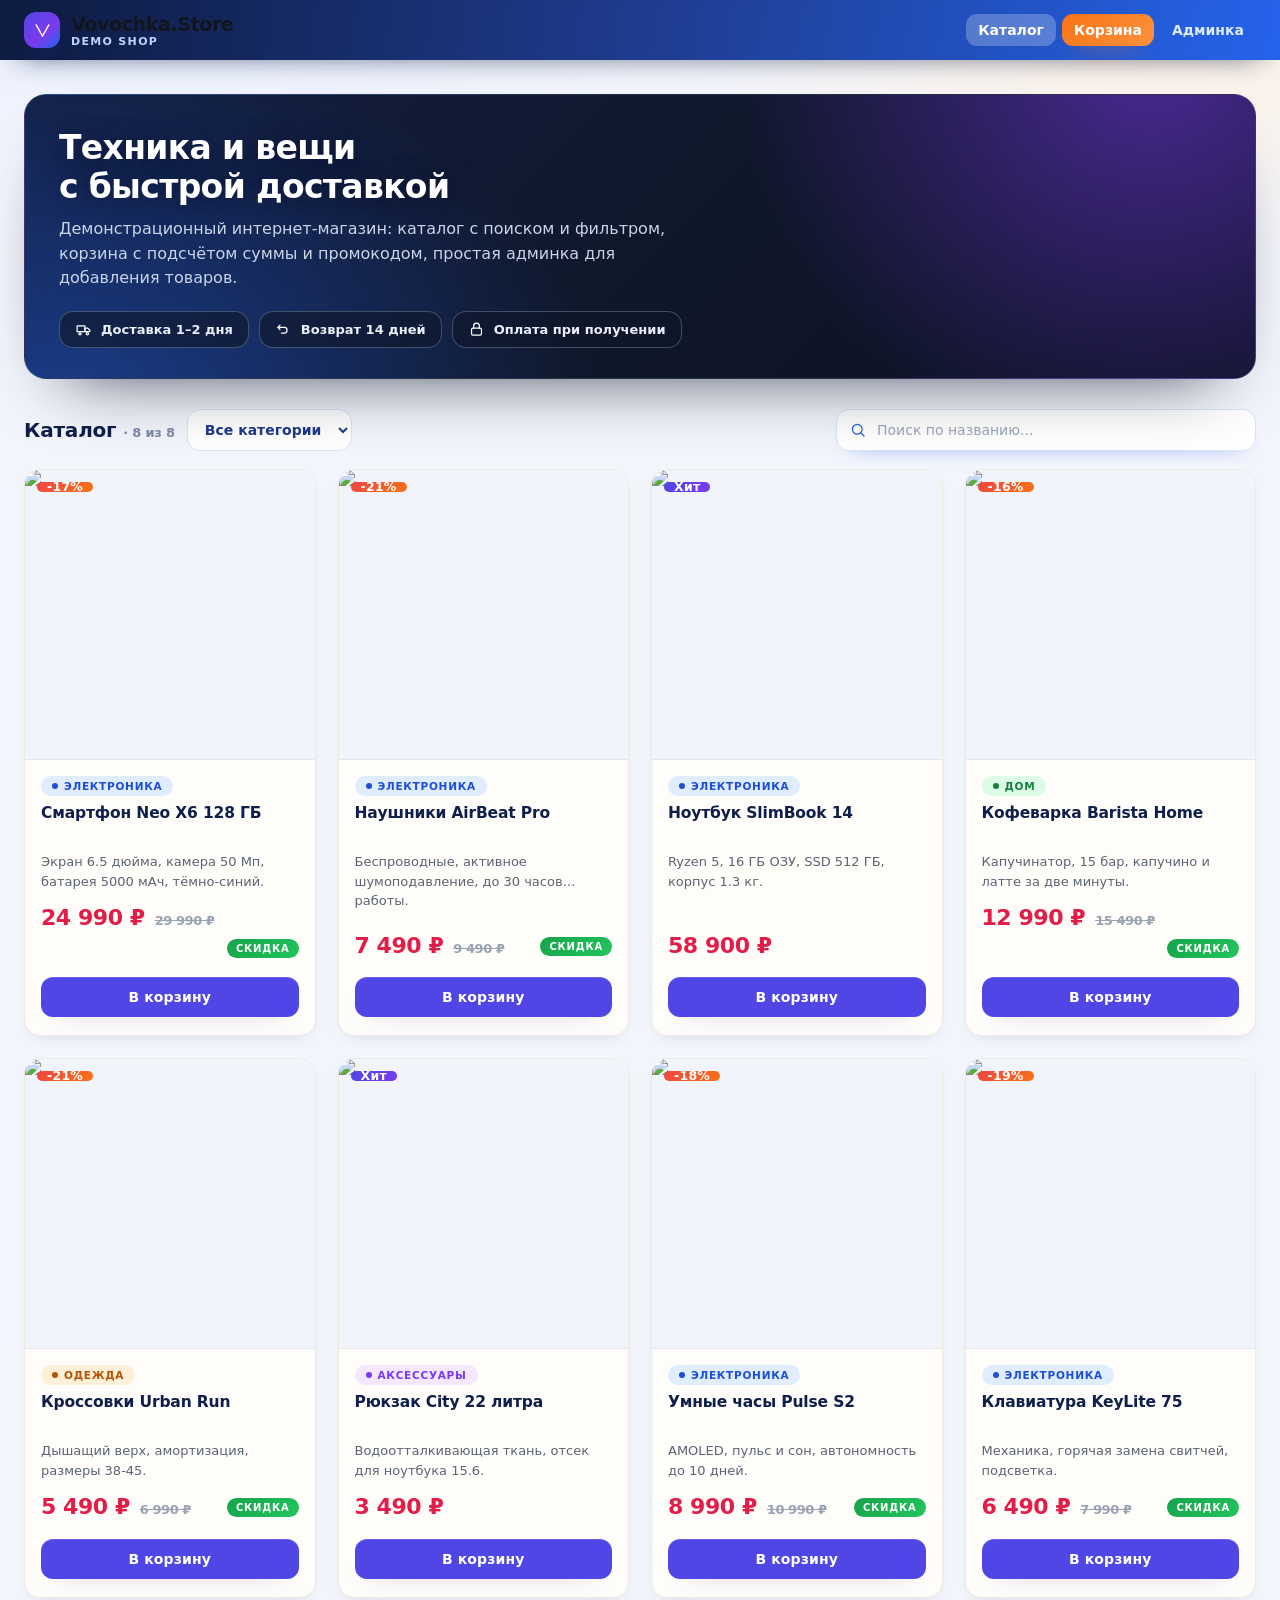
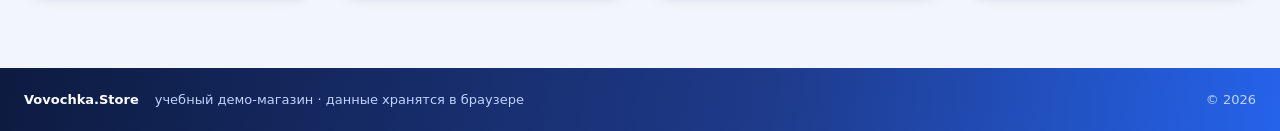
==== commit 6b0d1e70: "Add files via upload" ====
--- a/index.html
+++ b/index.html
@@ -6,7 +6,7 @@
 <title>Vovochka.Store — демо интернет-магазин</title>
 <meta name="description" content="Демо интернет-магазин: каталог, корзина, админка.">
 <link rel="icon" href="favicon.svg" type="image/svg+xml">
-<link rel="stylesheet" href="style.css?v=7">
+<link rel="stylesheet" href="style.css?v=8">
 </head>
 <body>
 <header class="top">
--- a/style.css
+++ b/style.css
@@ -830,3 +830,19 @@
   transform:none !important;
 }
 /* ----- конец FIX V5 ----- */
+
+/* --- FIX V5b: плашки преимуществ — тёмное стекло, акцентные иконки --- */
+.hero .chips .chip,
+.wrap .hero .chips .chip{
+  background:rgba(15,23,42,.62) !important;
+  border:1px solid rgba(148,163,184,.38) !important;
+  color:#eaf0fb !important;
+  backdrop-filter:blur(10px) !important;
+  -webkit-backdrop-filter:blur(10px) !important;
+  box-shadow:0 14px 28px -22px rgba(2,6,23,.95) !important;
+}
+.hero .chips .chip svg{ color:#a5b4fc !important; }
+.hero .chips .chip:nth-child(1) svg{ color:#38bdf8 !important; }
+.hero .chips .chip:nth-child(2) svg{ color:#a78bfa !important; }
+.hero .chips .chip:nth-child(3) svg{ color:#34d399 !important; }
+/* ----- конец FIX V5b ----- */
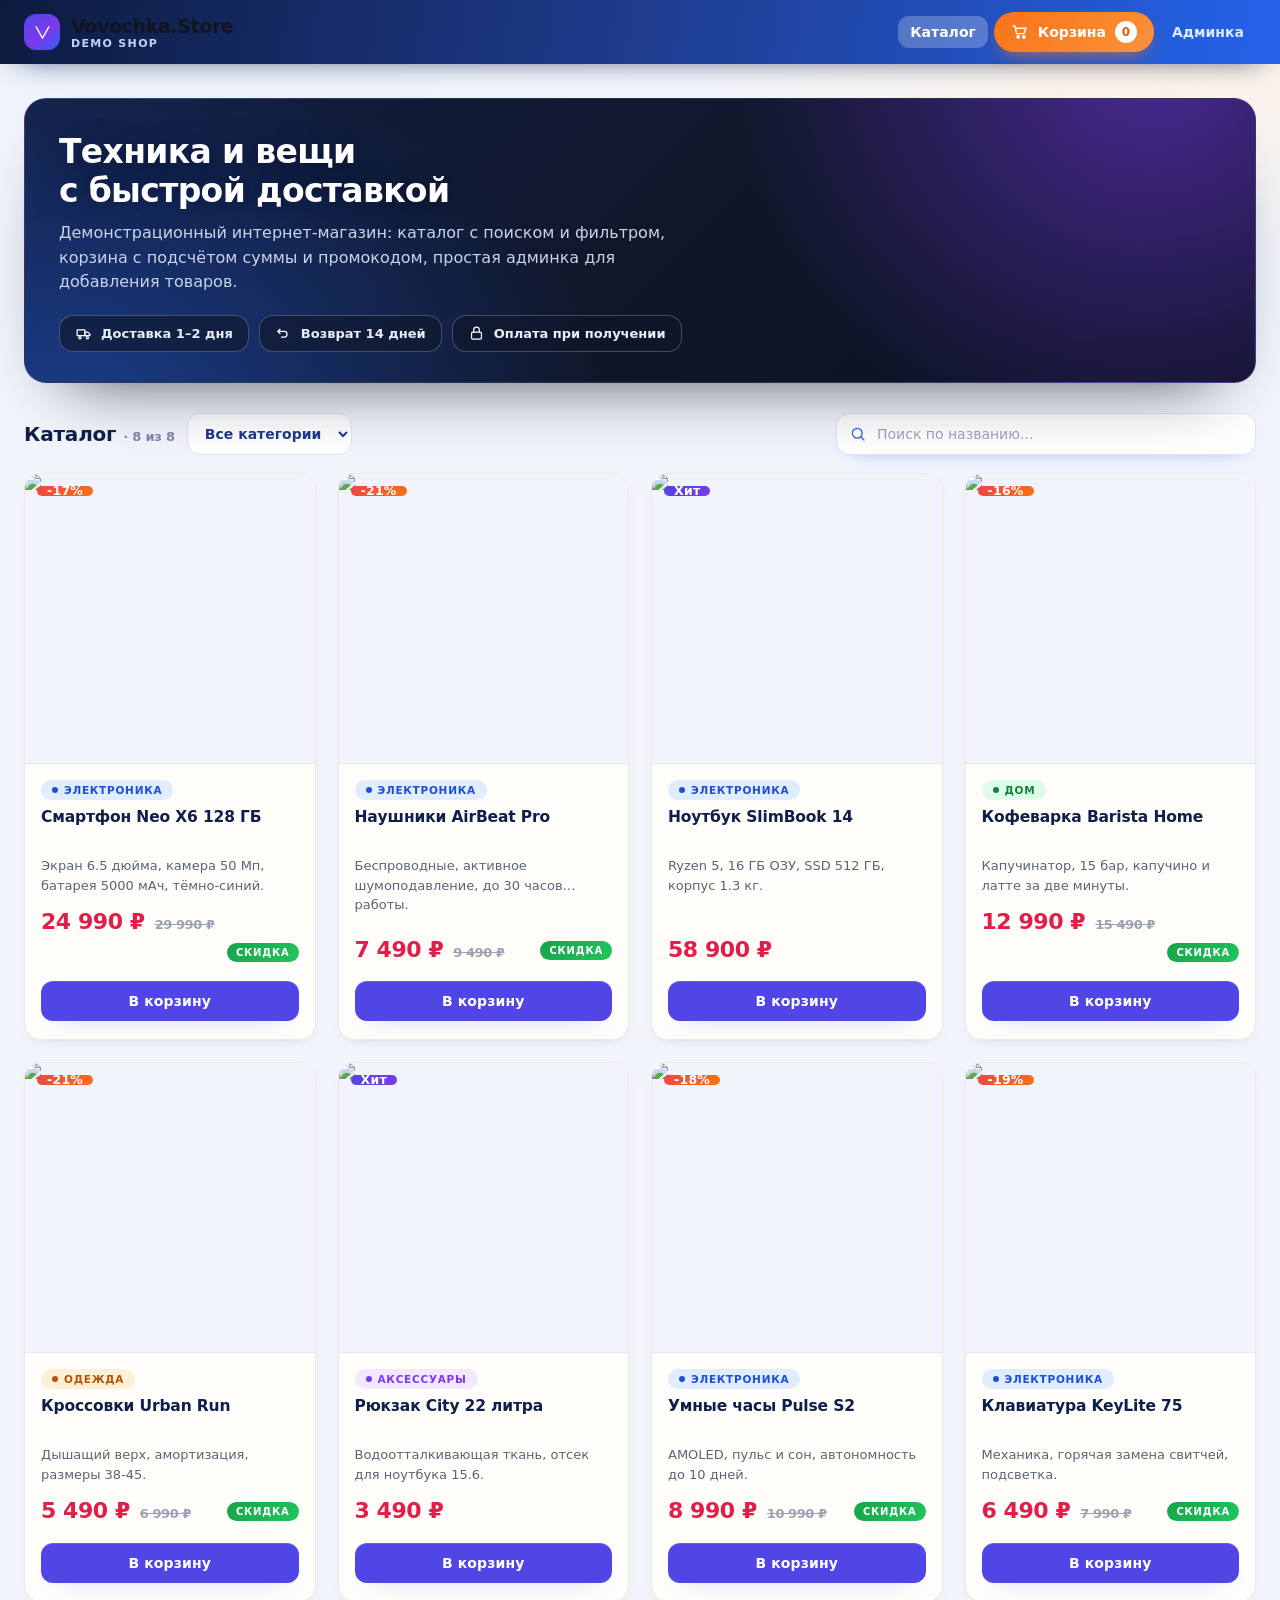
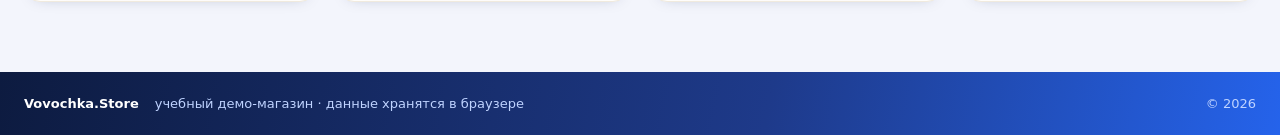
==== commit 91b6cd05: "Заметная кнопка корзины, тост с переходом и плавающая кнопка" ====
--- a/index.html
+++ b/index.html
@@ -6,7 +6,7 @@
 <title>Vovochka.Store — демо интернет-магазин</title>
 <meta name="description" content="Демо интернет-магазин: каталог, корзина, админка.">
 <link rel="icon" href="favicon.svg" type="image/svg+xml">
-<link rel="stylesheet" href="style.css?v=8">
+<link rel="stylesheet" href="style.css?v=9">
 </head>
 <body>
 <header class="top">
@@ -17,7 +17,7 @@
     </a>
     <nav class="nav">
       <a href="index.html" data-nav="index">Каталог</a>
-      <a href="cart.html" class="cart-link" data-nav="cart">Корзина <span class="badge" data-cart-badge>0</span></a>
+      <a href="cart.html" class="cart-link" data-nav="cart" title="Перейти в корзину"><svg viewBox="0 0 24 24" width="18" height="18" fill="none" stroke="currentColor" stroke-width="1.9" stroke-linecap="round" stroke-linejoin="round" aria-hidden="true"><path d="M3 4h2.2l2.3 10.2h9.6L20 7H6.3"/><circle cx="9.6" cy="18.6" r="1.6"/><circle cx="17.2" cy="18.6" r="1.6"/></svg><span class="cart-t">Корзина</span> <span class="badge" data-cart-badge>0</span></a>
       <a href="admin.html" data-nav="admin">Админка</a>
     </nav>
   </div>
@@ -55,6 +55,44 @@
   </div>
 </footer>
 <div class="toast" id="toast"></div>
+<a class="cart-fab" id="cartFab" href="cart.html" aria-label="Перейти в корзину">
+  <svg viewBox="0 0 24 24" fill="none" stroke="currentColor" stroke-width="1.9" stroke-linecap="round" stroke-linejoin="round" aria-hidden="true">
+    <path d="M3 4h2.2l2.3 10.2h9.6L20 7H6.3"/><circle cx="9.6" cy="18.6" r="1.6"/><circle cx="17.2" cy="18.6" r="1.6"/>
+  </svg>
+  <span>Корзина</span>
+  <span class="fab-n" data-cart-badge>0</span>
+  <span class="fab-s" id="fabSum"></span>
+</a>
+<script>
+(function(){
+  function fmt(n){ return new Intl.NumberFormat('ru-RU').format(Math.round(n)) + ' ₽'; }
+  function refresh(){
+    var fab = document.getElementById('cartFab');
+    if (!fab) return;
+    var cart = {}, prods = [];
+    try { cart = JSON.parse(localStorage.getItem('shop_cart_v1') || '{}') || {}; } catch (e) { cart = {}; }
+    try { prods = JSON.parse(localStorage.getItem('shop_products_v1') || 'null') || []; } catch (e) { prods = []; }
+    var n = 0, sum = 0, i, k, q;
+    for (k in cart) {
+      q = cart[k] || 0; n += q;
+      for (i = 0; i < prods.length; i++) { if (prods[i] && prods[i].id === k) { sum += (prods[i].price || 0) * q; break; } }
+    }
+    var badge = fab.querySelector('.fab-n');
+    if (badge) badge.textContent = n > 99 ? '99+' : String(n);
+    var s = document.getElementById('fabSum');
+    if (s) s.textContent = n > 0 ? fmt(sum) : '';
+    if (n > 0) { fab.classList.add('on'); } else { fab.classList.remove('on'); }
+  }
+  document.addEventListener('DOMContentLoaded', refresh);
+  window.addEventListener('storage', refresh);
+  document.addEventListener('click', function(e){
+    var t = e.target;
+    if (t && t.closest && t.closest('[data-add]')) setTimeout(refresh, 40);
+  });
+  setTimeout(refresh, 500);
+})();
+</script>
+
 
 <script src="art.js?v=4"></script>
 <script>
@@ -104,10 +142,10 @@
 function toast(t){
   var el = document.getElementById('toast');
   if (!el) return;
-  el.textContent = t;
+  el.innerHTML = t;
   el.classList.add('show');
   clearTimeout(_tt);
-  _tt = setTimeout(function(){ el.classList.remove('show'); }, 2100);
+  _tt = setTimeout(function(){ el.classList.remove('show'); }, 3900);
 }
 function paintBadge(){
   var n = cartCount();
@@ -131,7 +169,7 @@
   setCart(c);
   paintBadge();
   var p = byId(id);
-  toast('В корзине: ' + (p ? p.name : 'товар'));
+  toast('<span>В корзине: ' + esc(p ? p.name : 'товар') + '</span><a class="toast-go" href="cart.html">Перейти в корзину →</a>');
 }
 function cardHtml(p){
   var oldPart = (p.old && p.old > p.price) ? '<span class="old">' + money(p.old) + '</span>' : '';
--- a/style.css
+++ b/style.css
@@ -846,3 +846,108 @@
 .hero .chips .chip:nth-child(2) svg{ color:#a78bfa !important; }
 .hero .chips .chip:nth-child(3) svg{ color:#34d399 !important; }
 /* ----- конец FIX V5b ----- */
+
+/* ===== FIX V9 CART: заметная корзина, тост с переходом, плавающая кнопка ===== */
+.top .nav .cart-link,
+.top .nav a.cart-link{
+  display:inline-flex !important;
+  align-items:center !important;
+  gap:9px !important;
+  padding:9px 17px !important;
+  border-radius:999px !important;
+  background:linear-gradient(135deg,#f97316 0%,#fb923c 100%) !important;
+  color:#ffffff !important;
+  font-weight:800 !important;
+  border:0 !important;
+  box-shadow:0 8px 18px -8px rgba(249,115,22,.85) !important;
+  transition:transform .16s ease, box-shadow .16s ease !important;
+}
+.top .nav .cart-link:hover,
+.top .nav a.cart-link:hover{
+  transform:translateY(-1px) !important;
+  box-shadow:0 12px 24px -10px rgba(249,115,22,.95) !important;
+}
+.top .nav .cart-link svg{ width:18px; height:18px; flex:0 0 auto; }
+.top .nav .cart-link.active{ outline:2px solid rgba(255,255,255,.55) !important; }
+.top .nav .cart-link .badge,
+.top .nav .cart-link [data-cart-badge]{
+  display:inline-grid !important;
+  place-items:center !important;
+  min-width:22px !important;
+  height:22px !important;
+  padding:0 6px !important;
+  border-radius:999px !important;
+  background:#ffffff !important;
+  color:#ea580c !important;
+  font-size:12px !important;
+  font-weight:900 !important;
+  line-height:1 !important;
+}
+
+/* тост с кнопкой перехода в корзину */
+.toast{
+  display:flex !important;
+  align-items:center !important;
+  gap:14px !important;
+  padding:13px 16px !important;
+  border-radius:16px !important;
+  background:#0f172a !important;
+  color:#f8fafc !important;
+  box-shadow:0 22px 48px -22px rgba(2,6,23,.95) !important;
+  border:1px solid rgba(148,163,184,.28) !important;
+}
+.toast .toast-go{
+  display:inline-flex !important;
+  align-items:center !important;
+  gap:6px !important;
+  padding:9px 15px !important;
+  border-radius:11px !important;
+  background:linear-gradient(135deg,#f97316 0%,#fb923c 100%) !important;
+  color:#ffffff !important;
+  font-weight:800 !important;
+  text-decoration:none !important;
+  white-space:nowrap !important;
+}
+.toast .toast-go:hover{ filter:brightness(1.06) !important; }
+
+/* плавающая кнопка корзины */
+.cart-fab{
+  position:fixed !important;
+  right:22px !important;
+  bottom:22px !important;
+  z-index:70 !important;
+  display:none !important;
+  align-items:center !important;
+  gap:10px !important;
+  padding:13px 20px !important;
+  border-radius:999px !important;
+  background:linear-gradient(135deg,#f97316 0%,#fb923c 100%) !important;
+  color:#ffffff !important;
+  font-weight:800 !important;
+  font-size:15px !important;
+  text-decoration:none !important;
+  box-shadow:0 16px 34px -14px rgba(249,115,22,.95) !important;
+  animation:fabIn .28s ease both;
+}
+.cart-fab.on{ display:inline-flex !important; }
+.cart-fab svg{ width:22px; height:22px; }
+.cart-fab .fab-n{
+  display:inline-grid !important;
+  place-items:center !important;
+  min-width:24px !important;
+  height:24px !important;
+  padding:0 7px !important;
+  border-radius:999px !important;
+  background:#ffffff !important;
+  color:#ea580c !important;
+  font-size:13px !important;
+  font-weight:900 !important;
+}
+.cart-fab .fab-s{ font-size:13px !important; font-weight:700 !important; opacity:.95 !important; }
+@keyframes fabIn{ from{ opacity:0; transform:translateY(14px);} to{ opacity:1; transform:none;} }
+@media (max-width:760px){
+  .cart-fab{ right:12px !important; bottom:12px !important; padding:11px 15px !important; font-size:14px !important; }
+  .cart-fab .fab-s{ display:none !important; }
+  .top .nav .cart-link{ padding:8px 13px !important; gap:7px !important; }
+}
+/* ===== конец FIX V9 CART ===== */
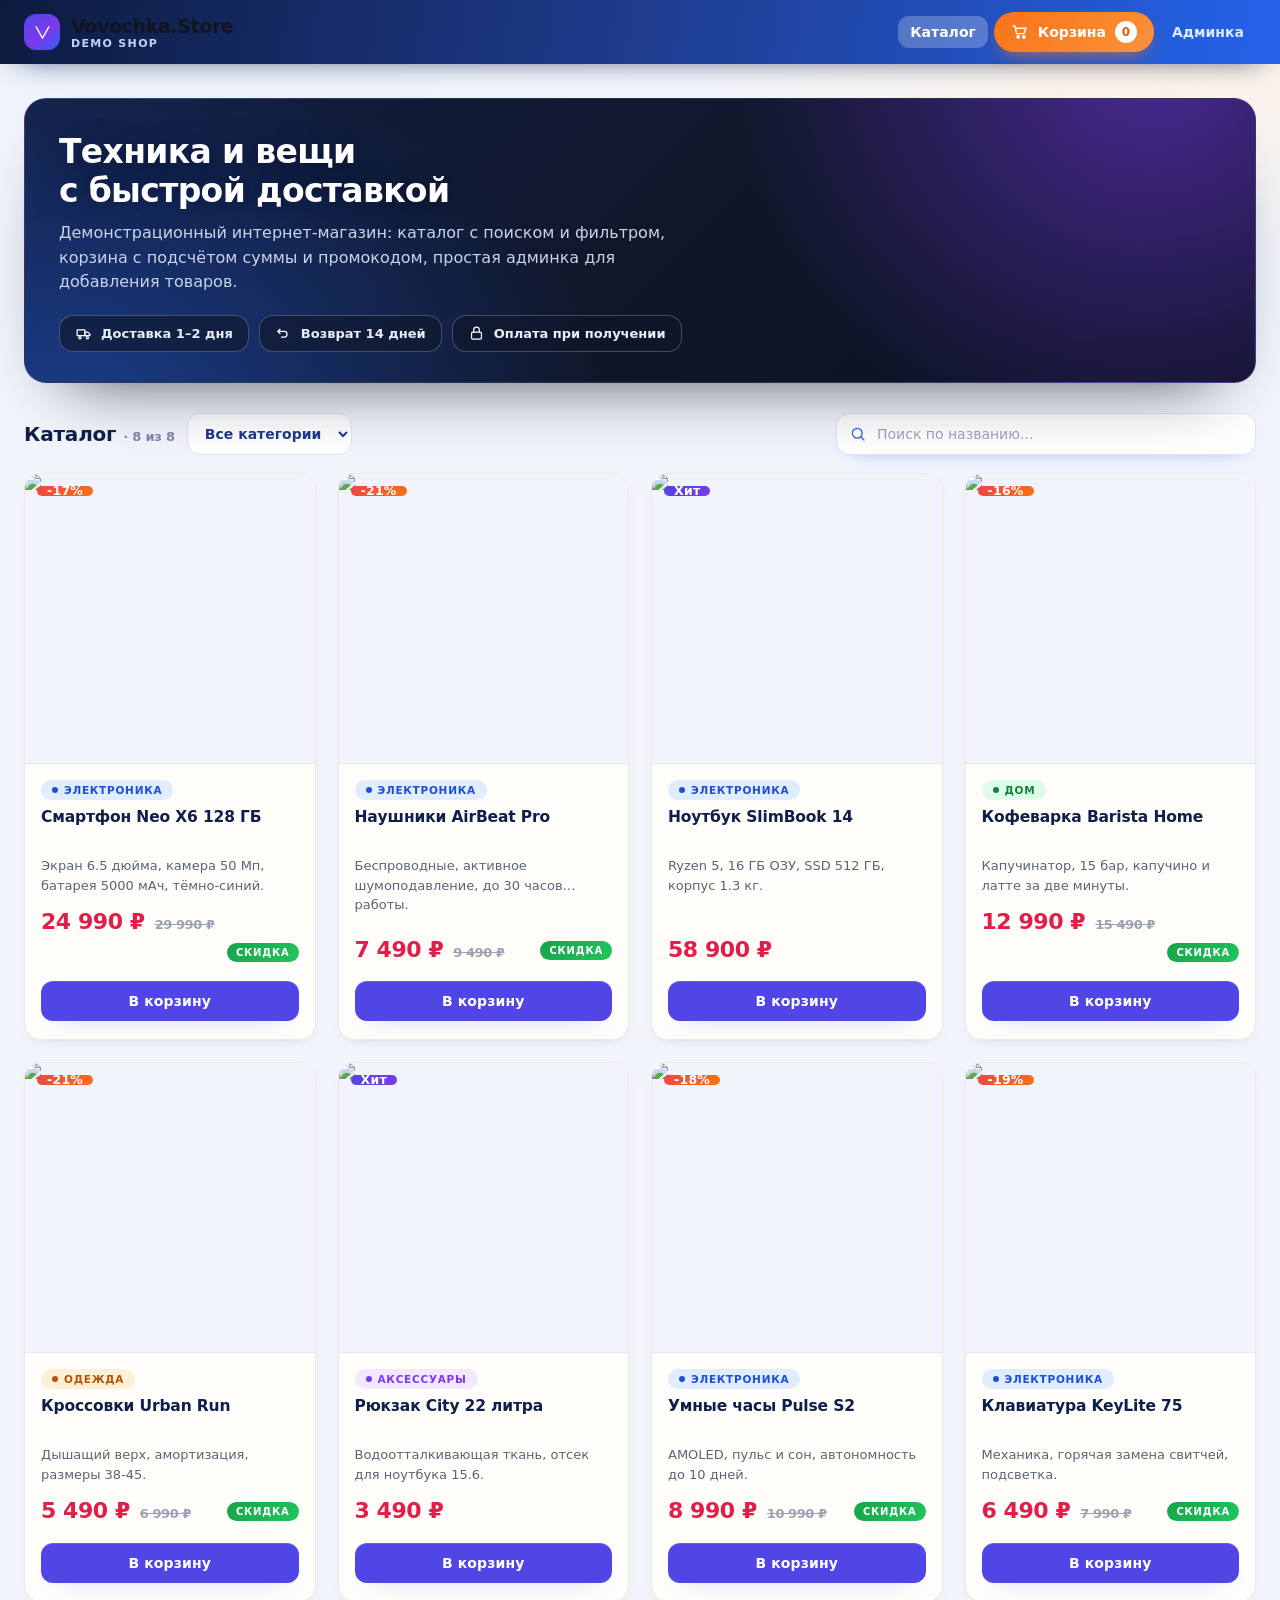
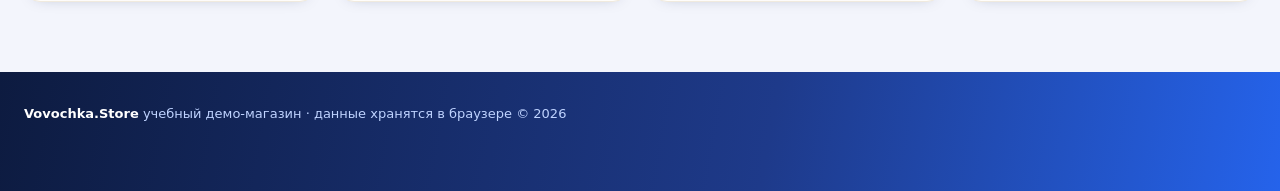
==== commit acfe4eda: "FIX V10: first page centered" ====
--- a/index.html
+++ b/index.html
@@ -6,7 +6,7 @@
 <title>Vovochka.Store — демо интернет-магазин</title>
 <meta name="description" content="Демо интернет-магазин: каталог, корзина, админка.">
 <link rel="icon" href="favicon.svg" type="image/svg+xml">
-<link rel="stylesheet" href="style.css?v=9">
+<link rel="stylesheet" href="style.css?v=10">
 </head>
 <body>
 <header class="top">
--- a/style.css
+++ b/style.css
@@ -951,3 +951,48 @@
   .top .nav .cart-link{ padding:8px 13px !important; gap:7px !important; }
 }
 /* ===== конец FIX V9 CART ===== */
+
+/* ===== FIX V10 CENTER — первая страница строго по центру ===== */
+html, body{
+  display:block !important;
+  width:100% !important;
+  min-height:100vh !important;
+  margin:0 !important;
+  padding:0 !important;
+  overflow-x:hidden !important;
+}
+.top, .foot{ width:100% !important; }
+.top-in, .wrap, .foot-in{
+  max-width:1280px !important;
+  width:100% !important;
+  margin-left:auto !important;
+  margin-right:auto !important;
+  padding-left:24px !important;
+  padding-right:24px !important;
+  box-sizing:border-box !important;
+  display:flex !important;
+  flex-wrap:wrap !important;
+  align-items:center !important;
+  gap:22px !important;
+}
+.wrap, .foot-in{
+  display:block !important;
+  flex:none !important;
+  padding-top:34px !important;
+  padding-bottom:70px !important;
+}
+.hero, .hero-sm, .toolbar, .grid, .panel, .empty, .cart-layout{
+  max-width:100% !important;
+  box-sizing:border-box !important;
+  margin-left:auto !important;
+  margin-right:auto !important;
+}
+.hero{ text-align:left !important; }
+@media (max-width:760px){
+  .top-in, .wrap, .foot-in{
+    padding-left:16px !important;
+    padding-right:16px !important;
+  }
+  .wrap{ padding-top:22px !important; padding-bottom:50px !important; }
+}
+/* ===== конец FIX V10 CENTER ===== */
